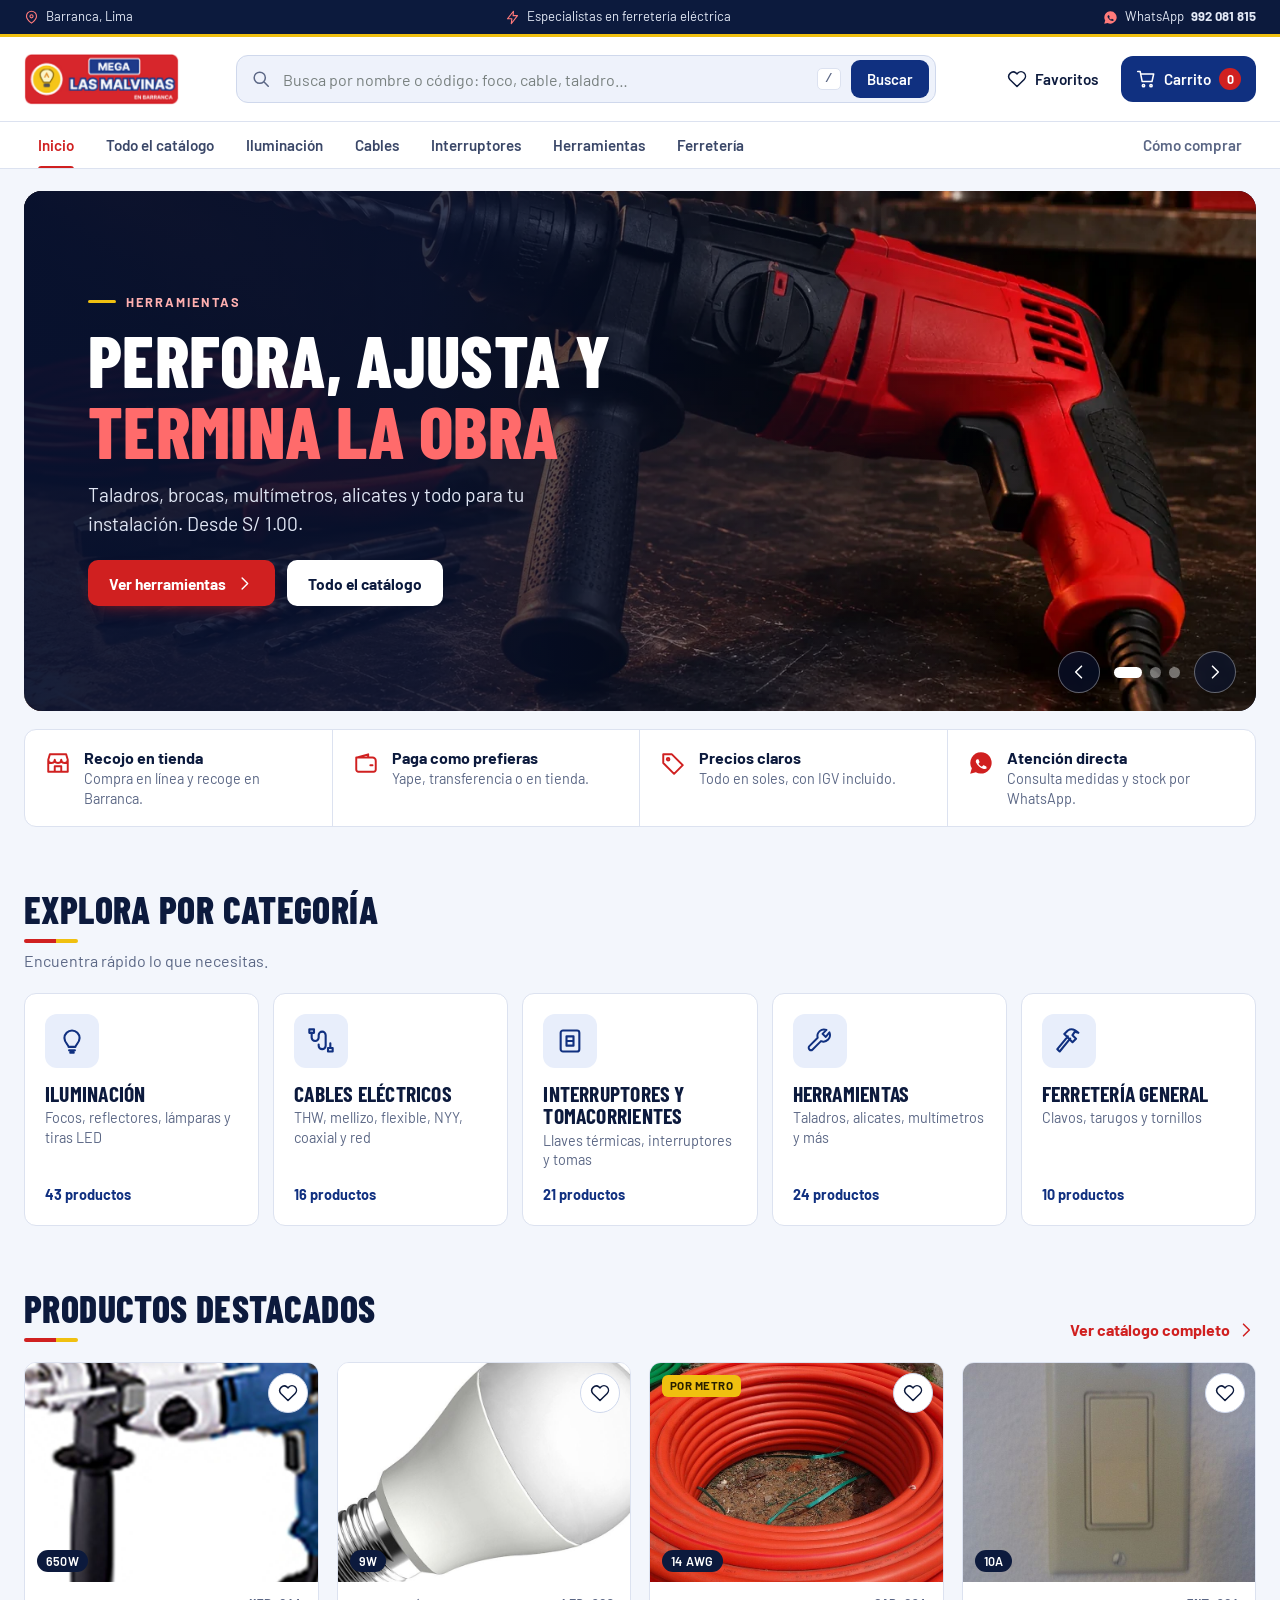
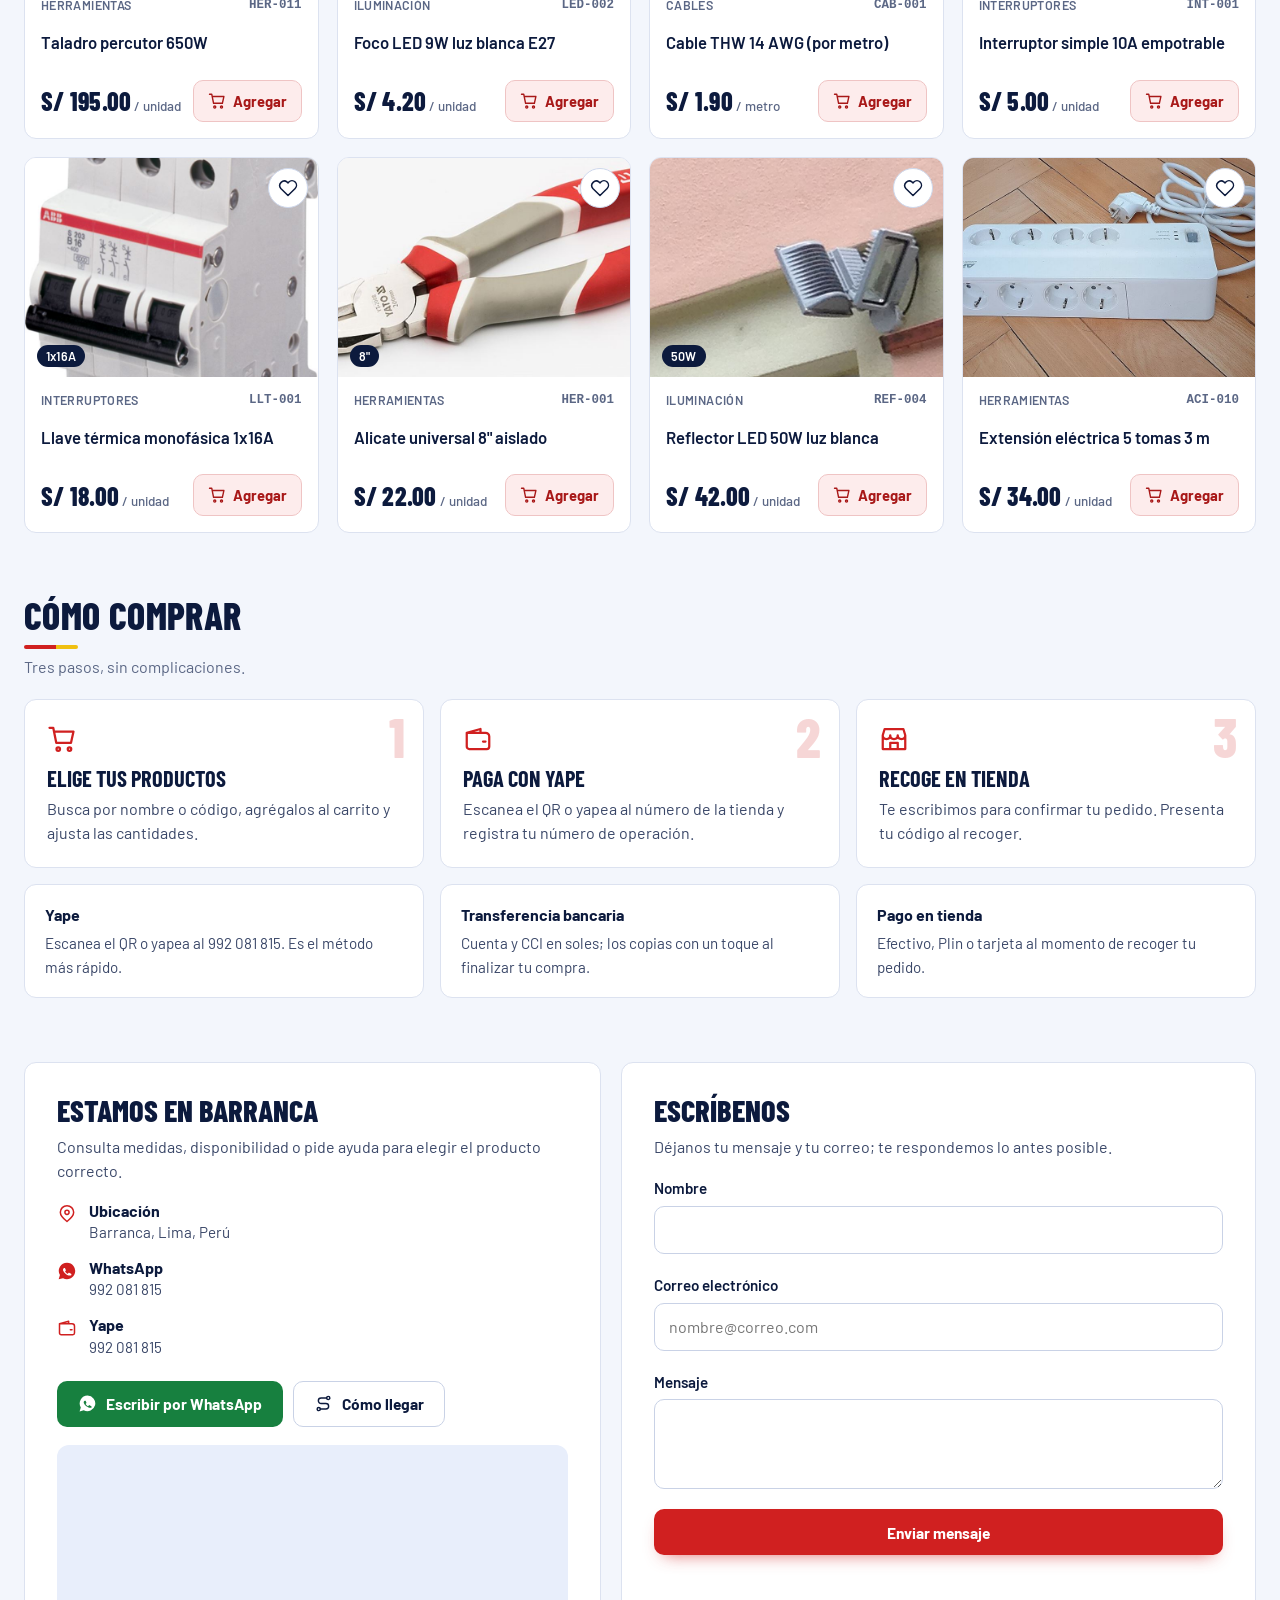
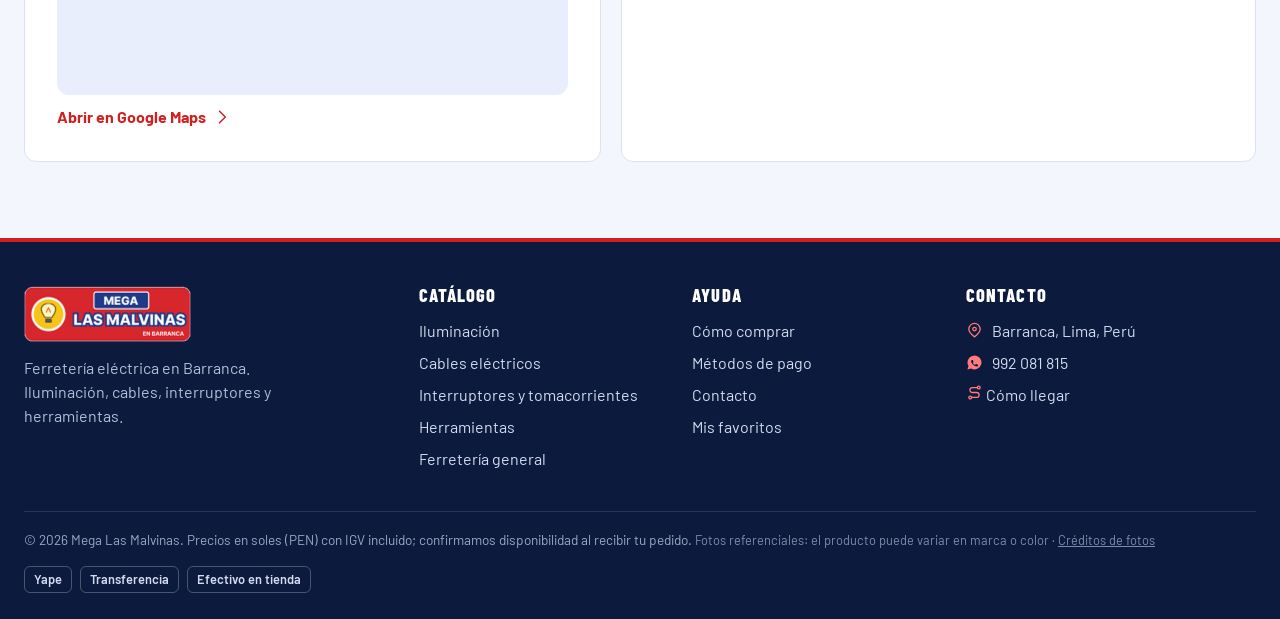
==== index.html @ 2c9a6ac2 "Tienda Mega Las Malvinas: fotos de productos, QR de Yape con monto y pago con Mercado Pago" ====
<!doctype html>
<html lang="es-PE">
<head>
<meta charset="utf-8">
<meta name="viewport" content="width=device-width, initial-scale=1">
<title>Mega Las Malvinas | Ferretería eléctrica en Barranca</title>
<meta name="description" content="Ferretería eléctrica en Barranca: focos y reflectores LED, cables, llaves térmicas, interruptores y herramientas. Compra en línea, paga con Yape y recoge en tienda.">
<meta name="theme-color" content="#d02020">
<link rel="canonical" href="https://2511113009-create.github.io/mega-las-malvinas/">
<meta property="og:type" content="website">
<meta property="og:locale" content="es_PE">
<meta property="og:site_name" content="Mega Las Malvinas">
<meta property="og:title" content="Mega Las Malvinas | Ferretería eléctrica en Barranca">
<meta property="og:description" content="Iluminación, cables, interruptores y herramientas. Compra en línea y recoge en tienda.">
<meta property="og:url" content="https://2511113009-create.github.io/mega-las-malvinas/">
<meta property="og:image" content="https://2511113009-create.github.io/mega-las-malvinas/img/portada-1.webp">
<link rel="icon" href="img/favicon-32.png" sizes="32x32" type="image/png">
<link rel="icon" href="img/icono-256.png" sizes="256x256" type="image/png">
<link rel="apple-touch-icon" href="img/apple-touch-icon.png">
<link rel="manifest" href="manifest.webmanifest">
<link rel="preconnect" href="https://fonts.googleapis.com">
<link rel="preconnect" href="https://fonts.gstatic.com" crossorigin>
<link rel="stylesheet" href="https://fonts.googleapis.com/css2?family=Barlow+Condensed:wght@600;700;800&family=Barlow:wght@400;500;600;700&display=swap">
<link rel="stylesheet" href="css/estilos.css">
<script type="application/ld+json">
{"@context":"https://schema.org","@type":"HardwareStore","name":"Mega Las Malvinas","description":"Ferretería eléctrica en Barranca.","telephone":"+51992081815","priceRange":"S/","paymentAccepted":"Yape, transferencia bancaria, efectivo","currenciesAccepted":"PEN","geo":{"@type":"GeoCoordinates","latitude":-10.7526369,"longitude":-77.7615328},"hasMap":"https://maps.app.goo.gl/6qLEPKYVNLY3N7ny9","logo":"https://2511113009-create.github.io/mega-las-malvinas/img/logo.png","address":{"@type":"PostalAddress","addressLocality":"Barranca","addressRegion":"Lima","addressCountry":"PE"}}
</script>
<script defer src="js/config.js"></script>
<script defer src="js/datos.js"></script>
<script defer src="js/fotos.js"></script>
<script defer src="js/ilustraciones.js"></script>
<script defer src="js/vendor/qrcode.min.js"></script>
<script defer src="js/yape.js"></script>
<script defer src="js/api.js"></script>
<script defer src="js/app.js"></script>
</head>
<body>
<a class="saltar" href="#contenido">Saltar al contenido</a>

<div class="franja">
  <div class="caja franja-in">
    <span><i data-ico="pin"></i> Barranca, Lima</span>
    <span class="solo-pc"><i data-ico="bolt"></i> Especialistas en ferretería eléctrica</span>
    <a href="#contacto" data-wa><i data-ico="whatsapp"></i> WhatsApp <b data-tel></b></a>
  </div>
</div>

<header class="cabecera" id="cabecera">
  <div class="caja cab-in">
    <a class="marca" href="#inicio" aria-label="Mega Las Malvinas, ir al inicio">
      <img class="logo" src="img/logo.png" width="154" height="52" alt="Mega Las Malvinas, en Barranca">
    </a>

    <form class="buscador" id="buscador" role="search" autocomplete="off">
      <label class="sr" for="q">Buscar productos</label>
      <i data-ico="search"></i>
      <input id="q" type="search" placeholder="Busca por nombre o código: foco, cable, taladro…" maxlength="80" role="combobox" aria-expanded="false" aria-controls="sugerencias" aria-autocomplete="list">
      <kbd aria-hidden="true">/</kbd>
      <button class="btn-buscar" type="submit">Buscar</button>
      <ul id="sugerencias" role="listbox" aria-label="Sugerencias" hidden></ul>
    </form>

    <div class="acciones">
      <a class="acc" href="#favoritos" id="accFav" aria-label="Favoritos"><i data-ico="heart"></i><span class="acc-txt">Favoritos</span><b class="burbuja" id="cntFav" hidden>0</b></a>
      <button class="acc acc-carrito" type="button" id="accCarrito" data-accion="carrito" aria-label="Abrir carrito"><i data-ico="cart"></i><span class="acc-txt">Carrito</span><b class="burbuja" id="cntCarrito">0</b></button>
    </div>
  </div>
  <nav class="nav" aria-label="Principal"><div class="caja nav-in" id="nav"></div></nav>
</header>

<main id="contenido" tabindex="-1">
  <noscript><div class="caja aviso-js"><p>Para ver el catálogo y comprar necesitas activar JavaScript. También puedes escribirnos por <a href="https://wa.me/51992081815">WhatsApp</a>.</p></div></noscript>
  <div id="vista"></div>
</main>

<footer class="pie">
  <div class="caja pie-in">
    <div class="pie-marca">
      <a class="marca marca-clara" href="#inicio" aria-label="Mega Las Malvinas"><img class="logo" src="img/logo.png" width="167" height="56" alt=""></a>
      <p>Ferretería eléctrica en Barranca. Iluminación, cables, interruptores y herramientas.</p>
    </div>
    <div>
      <h2>Catálogo</h2>
      <ul id="pieCats"></ul>
    </div>
    <div>
      <h2>Ayuda</h2>
      <ul>
        <li><a href="#como-comprar">Cómo comprar</a></li>
        <li><a href="#metodos-pago">Métodos de pago</a></li>
        <li><a href="#contacto">Contacto</a></li>
        <li><a href="#favoritos">Mis favoritos</a></li>
      </ul>
    </div>
    <div>
      <h2>Contacto</h2>
      <ul class="pie-contacto">
        <li><i data-ico="pin"></i> Barranca, Lima, Perú</li>
        <li><i data-ico="whatsapp"></i> <a href="#" data-wa><span data-tel></span></a></li>
        <li><a href="#" data-mapa><i data-ico="route"></i> Cómo llegar</a></li>
      </ul>
    </div>
  </div>
  <div class="caja pie-base">
    <span>© <span id="anio"></span> Mega Las Malvinas. Precios en soles (PEN) con IGV incluido; confirmamos disponibilidad al recibir tu pedido. <span class="creditos-fotos">Fotos referenciales: el producto puede variar en marca o color · <a href="creditos.html">Créditos de fotos</a></span></span>
    <span class="pie-pagos"><b>Yape</b><b>Transferencia</b><b>Efectivo en tienda</b></span>
  </div>
</footer>

<button class="fab" id="fab" type="button" data-accion="carrito" hidden><i data-ico="cart"></i><span id="fabTxt"></span></button>

<dialog id="dlgProducto" class="modal" aria-labelledby="dlgProductoTit"><div class="modal-in" id="dlgProductoCont"></div></dialog>
<dialog id="dlgCarrito" class="cajon" aria-labelledby="dlgCarritoTit"><div class="cajon-in" id="dlgCarritoCont"></div></dialog>
<dialog id="dlgPago" class="modal modal-ancho" aria-labelledby="dlgPagoTit"><div class="modal-in" id="dlgPagoCont"></div></dialog>

<div id="toast" role="status" aria-live="polite"></div>
<section id="zonaImpresion" aria-hidden="true"></section>
</body>
</html>
---- css/estilos.css ----
/* Mega Las Malvinas · hoja de estilos */
:root{
  --rojo:#d02020; --rojo-2:#a81818; --rojo-claro:#fdecec; --azul:#103080; --azul-2:#0b2260; --azul-claro:#e8eefb;
  --tinta:#0c1a3d; --tinta-2:#3a4768; --tenue:#5b6785;
  --linea:#dce2f0; --fondo:#f3f6fc; --blanco:#fff; --amarillo:#f0c010;
  --verde:#17803f; --verde-claro:#e5f4ea; --ambar:#7d5200; --ambar-claro:#fff2d2; --error:#b3261e;
  --yape:#742284; --yape-claro:#f5ecf7;
  --radio:12px; --sombra:0 1px 2px rgba(10,22,58,.06),0 10px 28px -14px rgba(10,22,58,.28);
  --titulo:'Barlow Condensed','Arial Narrow',system-ui,sans-serif;
  --texto:'Barlow',system-ui,-apple-system,'Segoe UI',Roboto,Arial,sans-serif;
}
*{box-sizing:border-box}
html{scroll-behavior:smooth;scroll-padding-top:150px;-webkit-text-size-adjust:100%}
body{margin:0;background:var(--fondo);color:var(--tinta);font:400 1rem/1.5 var(--texto);-webkit-font-smoothing:antialiased}
body.bloqueado{overflow:hidden}
h1,h2,h3,h4,p,ul,ol,dl,dd,figure{margin:0}
ul,ol{padding:0;list-style:none}
a{color:inherit;text-decoration:none}
img,svg{max-width:100%}
button,input,select,textarea{font:inherit;color:inherit}
button{cursor:pointer;background:none;border:0;padding:0}
button:disabled{cursor:not-allowed;opacity:.55}
[hidden]{display:none!important}
:focus-visible{outline:3px solid #2f6fe0;outline-offset:2px;border-radius:4px}
.sr{position:absolute;width:1px;height:1px;overflow:hidden;clip:rect(0 0 0 0);white-space:nowrap}
.saltar{position:fixed;left:12px;top:-60px;background:#fff;padding:10px 14px;border-radius:8px;z-index:100;font-weight:600}
.saltar:focus{top:10px}
.caja{width:min(100% - 48px,1320px);margin-inline:auto}
html,body{overflow-x:clip}
svg.ico{width:20px;height:20px;flex:none;fill:none;stroke:currentColor;stroke-width:1.8;stroke-linecap:round;stroke-linejoin:round;vertical-align:middle}
svg.ico.lleno{fill:currentColor;stroke:none}
i[data-ico]{display:inline-flex;align-items:center}

/* ---------- Franja y cabecera ---------- */
.franja{background:var(--tinta);color:#e3e9f6;font-size:.82rem}
.franja-in{display:flex;justify-content:space-between;align-items:center;min-height:34px;gap:16px}
.franja span,.franja a{display:inline-flex;align-items:center;gap:7px}
.franja .ico{width:15px;height:15px;color:#ff7a7a}
.franja a:hover{color:#fff;text-decoration:underline}
.cabecera{background:#fff;border-bottom:1px solid var(--linea);position:relative;z-index:30}
.cab-in{display:flex;align-items:center;gap:clamp(16px,3vw,48px);min-height:84px}
.marca{display:flex;align-items:center;gap:11px;flex:none}
.marca img{border-radius:9px;display:block}
.marca span{display:grid;line-height:1}
.marca small{font:700 .78rem/1 var(--texto);letter-spacing:.2em;color:var(--rojo)}
.marca strong{font:800 1.75rem/1 var(--titulo);letter-spacing:.01em;margin-top:3px}
.marca-clara strong{color:#fff}
.buscador{position:relative;flex:1;max-width:700px;margin-inline:auto;display:flex;align-items:center;gap:10px;height:48px;padding:0 6px 0 14px;background:#eef2fb;border:1.5px solid #cfd8ec;border-radius:12px;transition:border-color .15s,box-shadow .15s,background .15s}
.buscador:focus-within{background:#fff;border-color:var(--tinta);box-shadow:0 0 0 4px rgba(16,48,128,.12)}
.buscador .ico{color:var(--tenue)}
.buscador input{flex:1;min-width:0;height:100%;border:0;background:none;outline:0;font-size:1rem}
.buscador input::placeholder{color:#78807f}
.buscador kbd{font:600 .78rem/1 monospace;background:#fff;border:1px solid var(--linea);border-radius:5px;padding:4px 7px;color:var(--tenue)}
.buscador:focus-within kbd{display:none}
.btn-buscar{height:38px;padding:0 16px;border-radius:9px;background:var(--tinta);color:#fff;font-weight:600;font-size:.93rem}
.btn-buscar:hover{background:#000}
#sugerencias{position:absolute;top:calc(100% + 8px);left:0;right:0;background:#fff;border:1px solid var(--linea);border-radius:14px;box-shadow:0 18px 50px -18px rgba(10,22,58,.45);overflow:hidden;z-index:40;max-height:min(70vh,520px);overflow-y:auto}
#sugerencias li{display:flex;align-items:center;gap:12px;padding:9px 14px;cursor:pointer;border-bottom:1px solid #e6ebf6}
#sugerencias li:last-child{border-bottom:0}
#sugerencias li[aria-selected=true],#sugerencias li:hover{background:#edf1fb}
#sugerencias .mini{width:52px;height:40px;border-radius:8px;background:#e9eef9;flex:none;overflow:hidden}
#sugerencias .mini svg{width:100%;height:100%;display:block}
#sugerencias .sug-t{flex:1;min-width:0;line-height:1.25}
#sugerencias .sug-t b{display:block;font-weight:600;white-space:nowrap;overflow:hidden;text-overflow:ellipsis}
#sugerencias .sug-t small{color:var(--tenue)}
#sugerencias .sug-p{font-weight:700;white-space:nowrap}
#sugerencias .sug-todos{justify-content:center;color:var(--rojo);font-weight:700}
#sugerencias .sug-vacio{color:var(--tenue);cursor:default}
mark{background:#ffeaa0;color:inherit;border-radius:3px;padding:0 1px}
.acciones{display:flex;align-items:center;gap:8px;flex:none}
.acc{position:relative;display:inline-flex;align-items:center;gap:8px;height:46px;padding:0 14px;border-radius:12px;font-weight:600;font-size:.95rem;border:1.5px solid transparent}
.acc:hover{background:#eef2fb}
.acc-carrito{background:var(--tinta);color:#fff}
.acc-carrito:hover{background:#000}
.burbuja{min-width:22px;height:22px;padding:0 6px;border-radius:11px;background:var(--rojo);color:#fff;font-size:.78rem;line-height:22px;text-align:center;font-weight:700}
#cntFav{position:absolute;top:2px;left:26px;min-width:19px;height:19px;line-height:19px;font-size:.7rem;padding:0 5px}
.nav{border-top:1px solid var(--linea)}
.nav-in{display:flex;align-items:stretch;gap:4px;min-height:46px;overflow-x:auto;scrollbar-width:none}
.nav-in::-webkit-scrollbar{display:none}
.nav a{display:inline-flex;align-items:center;white-space:nowrap;padding:0 14px;font-weight:600;font-size:.95rem;color:var(--tinta-2);position:relative}
.nav a:hover{color:var(--rojo)}
.nav a[aria-current=page]{color:var(--rojo)}
.nav a[aria-current=page]::after{content:'';position:absolute;left:14px;right:14px;bottom:-1px;height:3px;background:var(--rojo);border-radius:3px 3px 0 0}
.nav .espacio{flex:1}
.nav .nav-ayuda{color:var(--tenue)}

/* ---------- Botones ---------- */
.btn{display:inline-flex;align-items:center;justify-content:center;gap:9px;min-height:46px;padding:0 20px;border-radius:10px;font-weight:700;font-size:.97rem;line-height:1.1;text-align:center;border:1.5px solid transparent;transition:background .15s,border-color .15s,transform .05s}
.btn:active{transform:translateY(1px)}
.btn-rojo{background:var(--rojo);color:#fff}
.btn-rojo:hover{background:var(--rojo-2)}
.btn-osc{background:var(--tinta);color:#fff}
.btn-osc:hover{background:#000}
.btn-sec{background:#fff;border-color:#c9d2e6;color:var(--tinta)}
.btn-sec:hover{border-color:var(--tinta)}
.btn-wa{background:var(--verde);color:#fff}
.btn-wa:hover{background:#0f6932}
.btn-claro{background:#fff;color:var(--tinta)}
.btn-claro:hover{background:#e9eef8}
.btn-peq{min-height:38px;padding:0 14px;font-size:.9rem;border-radius:9px}
.btn-block{width:100%}
.btn .ico{width:19px;height:19px}
.enlace{color:var(--rojo);font-weight:700;display:inline-flex;align-items:center;gap:6px}
.enlace:hover{text-decoration:underline}
.icon-btn{width:40px;height:40px;border-radius:50%;display:inline-grid;place-items:center;background:#fff;border:1px solid #cfd8ec;transition:background .15s,border-color .15s}
.icon-btn:hover{border-color:var(--tinta)}
.icon-btn[aria-pressed=true]{color:var(--rojo);border-color:#ebb9b9;background:var(--rojo-claro)}
.icon-btn[aria-pressed=true] .ico{fill:currentColor}

/* ---------- Portada ---------- */
.portada{position:relative;margin-top:22px;border-radius:18px;overflow:hidden;background:#0a1636;color:#fff;min-height:clamp(380px,42vw,520px);isolation:isolate}
.slide{position:absolute;inset:0;opacity:0;visibility:hidden;transition:opacity .8s ease,visibility .8s}
.slide.activo{opacity:1;visibility:visible}
.slide img{position:absolute;inset:0;width:100%;height:100%;object-fit:cover;z-index:-2;transform:scale(1.06);transition:transform 8s ease-out}
.slide.activo img{transform:scale(1)}
.slide::before{content:'';position:absolute;inset:0;z-index:-1;background:linear-gradient(90deg,rgba(8,18,48,.94) 0%,rgba(8,18,48,.86) 32%,rgba(8,18,48,.35) 62%,rgba(8,18,48,0) 82%)}
.slide-txt{height:100%;display:flex;flex-direction:column;justify-content:center;align-items:flex-start;gap:16px;padding:clamp(28px,5vw,72px);max-width:min(100%,680px)}
.kicker{display:inline-flex;align-items:center;gap:10px;font:700 .8rem/1 var(--texto);letter-spacing:.16em;text-transform:uppercase;color:#ffb0b0}
.kicker::before{content:'';width:28px;height:3px;background:var(--rojo);border-radius:2px}
.slide-tit{font:800 clamp(2.5rem,5.6vw,4.7rem)/.98 var(--titulo);letter-spacing:.005em;text-transform:uppercase}
.slide-tit em{font-style:normal;color:#ff6b6b}
.slide-sub{font-size:clamp(1rem,1.5vw,1.2rem);color:#e1e7f5;max-width:46ch}
.slide-acc{display:flex;flex-wrap:wrap;gap:12px;margin-top:6px}
.slide-ctl{position:absolute;right:20px;bottom:18px;display:flex;align-items:center;gap:10px;z-index:3}
.slide-ctl button.flecha{width:42px;height:42px;border-radius:50%;background:rgba(10,22,58,.55);border:1px solid rgba(255,255,255,.35);color:#fff;display:grid;place-items:center;backdrop-filter:blur(4px)}
.slide-ctl button.flecha:hover{background:rgba(10,22,58,.85)}
.puntos{display:flex;gap:8px;padding:0 4px}
.puntos button{width:11px;height:11px;border-radius:50%;background:rgba(255,255,255,.4);padding:0}
.puntos button[aria-current=true]{background:#fff;width:28px;border-radius:6px}

/* ---------- Confianza ---------- */
.confianza{display:grid;grid-template-columns:repeat(4,1fr);gap:0;margin-top:18px;background:#fff;border:1px solid var(--linea);border-radius:var(--radio)}
.confianza>div{display:flex;gap:13px;align-items:flex-start;padding:18px 20px;border-right:1px solid var(--linea)}
.confianza>div:last-child{border-right:0}
.confianza .ico{width:26px;height:26px;color:var(--rojo);margin-top:2px}
.confianza b{display:block;font-weight:700;line-height:1.2}
.confianza span{display:block;color:var(--tenue);font-size:.9rem;line-height:1.35;margin-top:2px}

/* ---------- Secciones ---------- */
.seccion{margin-top:clamp(40px,5vw,64px)}
.sec-cab{display:flex;align-items:end;justify-content:space-between;gap:16px;margin-bottom:20px}
.titulo{font:800 clamp(1.7rem,3vw,2.35rem)/1 var(--titulo);text-transform:uppercase;letter-spacing:.01em}
.sec-cab p{color:var(--tenue);margin-top:6px}
.cat-grid{display:grid;grid-template-columns:repeat(5,minmax(0,1fr));gap:14px}
.cat-card{display:flex;flex-direction:column;gap:14px;padding:20px;background:#fff;border:1px solid var(--linea);border-radius:var(--radio);transition:border-color .15s,box-shadow .15s,transform .15s}
.cat-card:hover{border-color:var(--tinta);box-shadow:var(--sombra);transform:translateY(-2px)}
.cat-ico{width:54px;height:54px;border-radius:12px;background:var(--rojo-claro);color:var(--rojo);display:grid;place-items:center}
.cat-ico .ico{width:28px;height:28px}
.cat-card strong{display:block;font:700 1.35rem/1.05 var(--titulo);text-transform:uppercase;letter-spacing:.01em}
.cat-card small{display:block;color:var(--tenue);font-size:.9rem;margin-top:4px;line-height:1.35}
.cat-card .cuenta{margin-top:auto;font-weight:700;font-size:.9rem;color:var(--rojo)}

/* ---------- Productos ---------- */
.rejilla{display:grid;grid-template-columns:repeat(4,minmax(0,1fr));gap:18px}
.tarjeta{position:relative;display:flex;flex-direction:column;background:#fff;border:1px solid var(--linea);border-radius:var(--radio);overflow:hidden;transition:border-color .15s,box-shadow .2s,transform .2s}
.tarjeta:hover{border-color:#b4bfd8;box-shadow:var(--sombra);transform:translateY(-2px)}
.foto{position:relative;display:block;width:100%;aspect-ratio:4/3;background:radial-gradient(circle at 50% 38%,#fff 0,#e9eef9 100%);overflow:hidden}
.foto svg,.foto img{width:100%;height:100%;display:block;object-fit:contain}
.foto .foto-real{position:absolute;inset:0}
.tarjeta .fav{position:absolute;top:10px;right:10px;z-index:2}
.etq{position:absolute;top:12px;left:12px;z-index:2;background:var(--amarillo);color:#2a2000;font:700 .72rem/1 var(--texto);letter-spacing:.04em;text-transform:uppercase;padding:5px 8px;border-radius:6px}
.dato{position:absolute;left:12px;bottom:10px;z-index:2;background:var(--tinta);color:#fff;font:600 .78rem/1 var(--texto);padding:5px 9px;border-radius:999px;letter-spacing:.02em}
.tarj-info{display:flex;flex-direction:column;gap:6px;padding:14px 16px 16px;flex:1}
.meta{display:flex;justify-content:space-between;gap:8px;font-size:.78rem;color:var(--tenue);letter-spacing:.03em;text-transform:uppercase;font-weight:600}
.meta .cod{font-family:ui-monospace,Consolas,monospace;text-transform:none;letter-spacing:0}
.nombre{text-align:left;font-weight:600;font-size:1.04rem;line-height:1.28;display:-webkit-box;-webkit-line-clamp:2;-webkit-box-orient:vertical;overflow:hidden;min-height:2.56em}
.nombre:hover{text-decoration:underline}
.tarj-pie{margin-top:auto;padding-top:10px;display:flex;align-items:center;justify-content:space-between;gap:10px;flex-wrap:wrap}
.precio{font:800 1.6rem/1 var(--titulo);letter-spacing:.01em}
.precio small{font:500 .84rem/1 var(--texto);color:var(--tenue);margin-left:3px;letter-spacing:0}
.btn-add{display:inline-flex;align-items:center;gap:7px;height:42px;padding:0 14px;border-radius:10px;background:var(--rojo-claro);color:var(--rojo-2);font-weight:700;font-size:.92rem;border:1.5px solid #efc4c4}
.btn-add:hover{background:#f9d6d6}
.btn-add .ico{width:18px;height:18px}
.stepper{display:inline-flex;align-items:center;height:42px;border:1.5px solid var(--rojo);border-radius:10px;background:#fff;overflow:hidden}
.stepper button{width:38px;height:100%;display:grid;place-items:center;color:var(--rojo)}
.stepper button:hover{background:var(--rojo-claro)}
.stepper .cant{min-width:42px;text-align:center;font-weight:700;font-variant-numeric:tabular-nums;padding:0 2px}
.stepper input{width:58px;height:100%;border:0;text-align:center;font-weight:700;font-variant-numeric:tabular-nums;background:none;outline:0}
.stepper input:focus{background:#fff7f7}
.stepper .ico{width:17px;height:17px}

/* ---------- Catálogo ---------- */
.migas{font-size:.9rem;color:var(--tenue);margin:26px 0 8px}
.migas a:hover{text-decoration:underline;color:var(--tinta)}
.cat-cab{display:flex;align-items:end;justify-content:space-between;gap:16px;flex-wrap:wrap;margin-bottom:18px}
.cat-cab h1{font:800 clamp(2rem,4vw,3rem)/1 var(--titulo);text-transform:uppercase}
.cat-cab p{color:var(--tenue)}
.cat-layout{display:grid;grid-template-columns:268px minmax(0,1fr);gap:28px;align-items:start}
.filtros{background:#fff;border:1px solid var(--linea);border-radius:var(--radio);padding:6px 20px 20px;position:sticky;top:150px}
.filtros-cab{display:none}
.fgrupo{padding:16px 0;border-bottom:1px solid var(--linea)}
.fgrupo:last-of-type{border-bottom:0}
.fgrupo h3{font:700 .8rem/1 var(--texto);text-transform:uppercase;letter-spacing:.1em;color:var(--tenue);margin-bottom:10px}
.flista a{display:flex;justify-content:space-between;gap:8px;padding:7px 10px;margin-inline:-10px;border-radius:8px;font-size:.96rem}
.flista a:hover{background:#eef2fb}
.flista a[aria-current=true]{background:var(--rojo-claro);color:var(--rojo-2);font-weight:700}
.flista small{color:var(--tenue);font-weight:500}
.fprecio{display:grid;grid-template-columns:1fr 1fr;gap:8px}
.fprecio label{display:grid;gap:4px;font-size:.82rem;color:var(--tenue)}
.fprecio input{height:42px;border:1.5px solid #cdd5e8;border-radius:9px;padding:0 10px;width:100%;font-size:.95rem}
.fprecio input:focus{border-color:var(--tinta);outline:0}
.chips{display:flex;flex-wrap:wrap;gap:8px}
.chip-f{padding:7px 12px;border-radius:999px;border:1.5px solid #cdd5e8;background:#fff;font-size:.88rem;font-weight:600}
.chip-f:hover{border-color:var(--tinta)}
.chip-f[aria-pressed=true]{background:var(--tinta);color:#fff;border-color:var(--tinta)}
.res-cab{display:flex;align-items:center;justify-content:space-between;gap:12px;flex-wrap:wrap;margin-bottom:14px}
.res-cab .num{font-weight:600}
.res-ctl{display:flex;align-items:center;gap:10px}
.res-ctl label{display:flex;align-items:center;gap:8px;font-size:.92rem;color:var(--tenue)}
select,.sel{height:42px;border:1.5px solid #cdd5e8;border-radius:9px;background:#fff;padding:0 34px 0 12px;appearance:none;background-image:url("data:image/svg+xml,%3Csvg xmlns='http://www.w3.org/2000/svg' width='12' height='8'%3E%3Cpath d='m1 1 5 5 5-5' fill='none' stroke='%23454d51' stroke-width='1.7'/%3E%3C/svg%3E");background-repeat:no-repeat;background-position:right 12px center;font-size:.95rem;font-weight:500}
.btn-filtros{display:none}
.activos{display:flex;flex-wrap:wrap;gap:8px;margin-bottom:14px}
.activos button{display:inline-flex;align-items:center;gap:6px;padding:6px 8px 6px 12px;border-radius:999px;background:#fff;border:1.5px solid #cdd5e8;font-size:.88rem;font-weight:600}
.activos button:hover{border-color:var(--rojo);color:var(--rojo)}
.activos .ico{width:15px;height:15px}
.activos .limpiar{border-color:transparent;background:none;color:var(--rojo);padding-inline:6px;text-decoration:underline}
.vacio{padding:56px 24px;text-align:center;background:#fff;border:1.5px dashed #c9d2e6;border-radius:var(--radio)}
.vacio .ico{width:40px;height:40px;color:var(--tenue)}
.vacio h2{font:800 1.7rem/1.1 var(--titulo);text-transform:uppercase;margin:12px 0 6px}
.vacio p{color:var(--tenue);margin-bottom:18px}
.centro{display:flex;justify-content:center;margin-top:26px}
.centinela{height:1px}

/* ---------- Cómo comprar y contacto ---------- */
.pasos{display:grid;grid-template-columns:repeat(3,1fr);gap:16px;counter-reset:paso}
.paso{position:relative;background:#fff;border:1px solid var(--linea);border-radius:var(--radio);padding:24px 22px 22px}
.paso::before{counter-increment:paso;content:counter(paso);font:800 3.4rem/1 var(--titulo);color:var(--rojo);opacity:.18;position:absolute;right:18px;top:10px}
.paso .ico{width:30px;height:30px;color:var(--rojo)}
.paso h3{font:700 1.4rem/1.1 var(--titulo);text-transform:uppercase;margin:12px 0 6px}
.paso p{color:var(--tinta-2)}
.pagos-lista{display:grid;grid-template-columns:repeat(3,1fr);gap:16px;margin-top:16px}
.pago-card{background:#fff;border:1px solid var(--linea);border-radius:var(--radio);padding:18px 20px}
.pago-card b{display:block;font-weight:700;margin-bottom:4px}
.pago-card span{color:var(--tinta-2);font-size:.95rem}
.contacto{display:grid;grid-template-columns:1fr 1.1fr;gap:20px}
.panel{background:#fff;border:1px solid var(--linea);border-radius:var(--radio);padding:clamp(20px,3vw,32px)}
.panel h2{font:800 1.9rem/1 var(--titulo);text-transform:uppercase;margin-bottom:10px}
.panel>p{color:var(--tinta-2);margin-bottom:18px}
.datos-lista{display:grid;gap:14px;margin-bottom:22px}
.datos-lista li{display:flex;gap:12px;align-items:flex-start}
.datos-lista .ico{color:var(--rojo);margin-top:3px}
.datos-lista b{display:block;font-weight:700;line-height:1.2}
.datos-lista span{color:var(--tinta-2);font-size:.95rem}
.fila-btn{display:flex;gap:10px;flex-wrap:wrap}

/* ---------- Formularios ---------- */
.campo{display:grid;gap:6px;margin-bottom:14px;font-size:.95rem}
.campo>label,.campo>.etiqueta{font-weight:600}
.campo .op{font-weight:400;color:var(--tenue)}
.campo input[type=text],.campo input[type=email],.campo input[type=tel],.campo input[type=number],.campo textarea,.campo select{width:100%;min-height:48px;border:1.5px solid #c9d2e6;border-radius:10px;padding:0 14px;background:#fff;font-size:1rem}
.campo textarea{padding:12px 14px;min-height:90px;resize:vertical;line-height:1.4}
.campo input:focus,.campo textarea:focus,.campo select:focus{outline:0;border-color:var(--tinta);box-shadow:0 0 0 4px rgba(16,48,128,.12)}
.campo [aria-invalid=true]{border-color:var(--error)}
.campo .error{color:var(--error);font-size:.86rem;font-weight:600;min-height:0}
.campo .ayuda{color:var(--tenue);font-size:.84rem}
.dos{display:grid;grid-template-columns:1fr 1fr;gap:0 14px}
.check{display:flex;gap:10px;align-items:flex-start;font-size:.92rem;color:var(--tinta-2);margin:4px 0 14px;line-height:1.35}
.check input{width:20px;height:20px;margin-top:1px;accent-color:var(--rojo);flex:none}
.msj{padding:12px 14px;border-radius:10px;font-size:.95rem;margin-top:12px;line-height:1.4}
.msj.ok{background:var(--verde-claro);color:#0d4a25}
.msj.mal{background:var(--ambar-claro);color:var(--ambar)}
.msj a{text-decoration:underline;font-weight:700}
.trampa{position:absolute;left:-9999px;width:1px;height:1px;overflow:hidden}

/* ---------- Diálogos ---------- */
dialog{color:var(--tinta);border:0;padding:0;background:#fff}
dialog::backdrop{background:rgba(10,22,58,.58);backdrop-filter:blur(2px)}
dialog.modal{width:min(94vw,900px);max-height:92dvh;border-radius:18px;box-shadow:0 30px 90px -20px rgba(0,0,0,.55);overflow:hidden;margin:auto}
dialog.modal-ancho{width:min(96vw,1040px)}
dialog.modal[open]{animation:aparece .22s ease}
.modal-in{position:relative;max-height:92dvh;overflow:auto;padding:clamp(18px,3vw,32px)}
.cerrar{position:absolute;top:14px;right:14px;z-index:3}
@keyframes aparece{from{opacity:0;transform:translateY(14px) scale(.985)}to{opacity:1;transform:none}}
.prod-det{display:grid;grid-template-columns:1fr 1fr;gap:clamp(18px,3vw,36px)}
.prod-det .foto{border-radius:14px;aspect-ratio:1/1;border:1px solid var(--linea)}
.prod-det .dato{font-size:.9rem;padding:7px 12px;left:14px;bottom:14px}
.prod-info-g .kicker{color:var(--rojo);font-size:.76rem}
.prod-info-g .kicker::before{background:var(--rojo)}
.prod-info-g h2{font:800 clamp(1.8rem,3.3vw,2.5rem)/1.02 var(--titulo);text-transform:uppercase;margin:10px 44px 12px 0}
.prod-info-g .desc{color:var(--tinta-2);margin-bottom:16px}
.prod-precio{display:flex;align-items:baseline;gap:8px;margin-bottom:4px}
.prod-precio .precio{font-size:2.5rem}
.nota{font-size:.84rem;color:var(--tenue)}
.specs{margin:18px 0;border-top:1px solid var(--linea)}
.specs div{display:flex;justify-content:space-between;gap:14px;padding:9px 0;border-bottom:1px solid var(--linea);font-size:.95rem}
.specs dt{color:var(--tenue)}
.specs dd{font-weight:600;text-align:right}
.prod-acc{display:flex;gap:10px;flex-wrap:wrap;align-items:center;margin-top:14px}
.prod-acc .btn-rojo{flex:1;min-width:190px}
.relacionados{margin-top:28px;padding-top:22px;border-top:1px solid var(--linea)}
.relacionados h3{font:800 1.4rem/1 var(--titulo);text-transform:uppercase;margin-bottom:14px}
.rel-lista{display:grid;grid-template-columns:repeat(4,1fr);gap:12px}
.rel{display:block;text-align:left;border:1px solid var(--linea);border-radius:10px;overflow:hidden;background:#fff}
.rel:hover{border-color:var(--tinta)}
.rel .foto{border-radius:0}
.rel span{display:block;padding:8px 10px 10px;font-size:.86rem;line-height:1.25}
.rel b{display:block;margin-top:3px;font-size:.95rem}

dialog.cajon{margin:0 0 0 auto;width:min(460px,100vw);height:100dvh;max-height:100dvh;border-radius:0}
dialog.cajon[open]{animation:entra .26s cubic-bezier(.2,.8,.2,1)}
@keyframes entra{from{transform:translateX(100%)}to{transform:none}}
.cajon-in{display:flex;flex-direction:column;height:100dvh}
.cj-cab{display:flex;align-items:center;justify-content:space-between;padding:18px 22px;border-bottom:1px solid var(--linea)}
.cj-cab h2{font:800 1.8rem/1 var(--titulo);text-transform:uppercase}
.cj-cab small{color:var(--tenue);font:500 .95rem var(--texto);text-transform:none;margin-left:6px}
.cj-cuerpo{flex:1;overflow:auto;padding:6px 22px}
.linea{display:grid;grid-template-columns:72px 1fr;gap:14px;padding:16px 0;border-bottom:1px solid var(--linea)}
.linea .foto{border-radius:10px;aspect-ratio:1/1;cursor:pointer}
.linea h3{font-weight:600;font-size:1rem;line-height:1.25}
.linea .cod{font-size:.8rem;color:var(--tenue)}
.linea-pie{grid-column:1 / -1;display:flex;align-items:center;justify-content:space-between;gap:10px;flex-wrap:wrap}
.linea-pie b{font:800 1.3rem/1 var(--titulo)}
.quitar{display:inline-flex;align-items:center;gap:5px;color:var(--tenue);font-size:.85rem;text-decoration:underline}
.quitar:hover{color:var(--rojo)}
.quitar .ico{width:15px;height:15px}
.cj-pie{padding:16px 22px 20px;border-top:1px solid var(--linea);background:#f8faff}
.tot-linea{display:flex;justify-content:space-between;font-size:.92rem;color:var(--tinta-2);padding:2px 0}
.tot-final{display:flex;justify-content:space-between;align-items:baseline;margin:8px 0 14px;font-weight:700}
.tot-final b{font:800 2rem/1 var(--titulo)}
.cj-pie .btn-block+.btn-block{margin-top:8px}
.cj-sec{display:flex;justify-content:space-between;margin-top:10px;font-size:.88rem}
.cj-sec button{color:var(--tenue);text-decoration:underline}
.cj-sec button:hover{color:var(--rojo)}
.cj-vacio{display:grid;justify-items:center;text-align:center;gap:10px;padding:48px 10px}
.cj-vacio .ico{width:46px;height:46px;color:var(--tenue)}
.cj-vacio h3{font:800 1.6rem/1 var(--titulo);text-transform:uppercase}
.cj-vacio p{color:var(--tenue)}
.cj-vacio .chips{justify-content:center;margin-top:8px}

/* ---------- Compra ---------- */
.pasos-compra{display:flex;gap:8px;margin:0 44px 22px 0;counter-reset:pc}
.pasos-compra li{flex:1;display:flex;align-items:center;gap:9px;font-weight:600;font-size:.92rem;color:var(--tenue);padding-bottom:10px;border-bottom:3px solid var(--linea)}
.pasos-compra li::before{counter-increment:pc;content:counter(pc);width:26px;height:26px;border-radius:50%;display:grid;place-items:center;background:#e1e7f4;font-size:.85rem;font-weight:700;flex:none}
.pasos-compra li.hecho{border-color:var(--rojo);color:var(--tinta)}
.pasos-compra li.hecho::before{background:var(--rojo);color:#fff}
.pasos-compra li[aria-current=step]{color:var(--tinta);border-color:var(--tinta)}
.pasos-compra li[aria-current=step]::before{background:var(--tinta);color:#fff}
.compra-grid{display:grid;grid-template-columns:minmax(0,1fr) 340px;gap:clamp(18px,3vw,32px);align-items:start}
.compra h2{font:800 1.9rem/1 var(--titulo);text-transform:uppercase;margin-bottom:6px}
.compra .sub{color:var(--tenue);margin-bottom:18px}
.resumen{background:#f8faff;border:1px solid var(--linea);border-radius:14px;padding:18px;position:sticky;top:0}
.resumen h3{font:800 1.25rem/1 var(--titulo);text-transform:uppercase;margin-bottom:12px}
.res-items{display:grid;gap:10px;max-height:230px;overflow:auto;margin-bottom:12px;padding-right:4px}
.res-item{display:flex;justify-content:space-between;gap:10px;font-size:.9rem;line-height:1.3}
.res-item span{color:var(--tinta-2)}
.res-item b{white-space:nowrap}
.metodos{display:grid;gap:10px;margin-bottom:18px}
.metodo{display:flex;gap:12px;align-items:center;padding:14px 16px;border:1.5px solid #cdd5e8;border-radius:12px;background:#fff;cursor:pointer;transition:border-color .15s,background .15s}
.metodo:hover{border-color:var(--tinta)}
.metodo:has(input:checked){border-color:var(--rojo);background:var(--rojo-claro)}
.metodo input{accent-color:var(--rojo);width:20px;height:20px;flex:none}
.metodo .m-ico{width:42px;height:42px;border-radius:10px;display:grid;place-items:center;background:#e9eef9;flex:none;color:var(--tinta)}
.metodo .m-ico.yape{background:var(--yape);color:#fff;font:800 .95rem var(--texto)}
.metodo b{display:block;line-height:1.2}
.metodo small{color:var(--tenue);font-size:.84rem;line-height:1.3;display:block}
.metodo .rec{margin-left:auto;background:var(--yape);color:#fff;font-size:.7rem;font-weight:700;padding:4px 8px;border-radius:6px;text-transform:uppercase;letter-spacing:.04em;white-space:nowrap}
.panel-pago{border:1.5px solid var(--linea);border-radius:14px;padding:18px;margin-bottom:16px;background:#fff}
.panel-pago.yape{border-color:#d9bfe0;background:linear-gradient(#fff,var(--yape-claro))}
.pp-monto{display:flex;justify-content:space-between;align-items:baseline;gap:10px;padding-bottom:14px;margin-bottom:14px;border-bottom:1px dashed #c9d2e6}
.pp-monto span{font-weight:600}
.pp-monto b{font:800 2.4rem/1 var(--titulo);color:var(--yape)}
.panel-pago:not(.yape) .pp-monto b{color:var(--tinta)}
.yape-cols{display:grid;grid-template-columns:200px 1fr;gap:18px;align-items:center}
.qr{background:#fff;border-radius:14px;padding:10px;border:1px solid #e4d3e8;text-align:center}
.qr img{width:100%;height:auto;display:block;border-radius:6px}
.qr a{display:inline-block;margin-top:6px;font-size:.82rem;text-decoration:underline;color:var(--yape);font-weight:600}
.titular{font-weight:700;line-height:1.2}
.titular small{display:block;font-weight:500;color:var(--tenue);font-size:.84rem;margin-bottom:2px}
.copiable{display:flex;align-items:center;justify-content:space-between;gap:10px;padding:10px 12px;margin-top:10px;background:#fff;border:1.5px solid #cfd8ec;border-radius:10px}
.copiable small{display:block;color:var(--tenue);font-size:.78rem;line-height:1.1;margin-bottom:2px}
.copiable b{font:700 1.15rem/1.1 ui-monospace,Consolas,monospace;letter-spacing:.04em;overflow-wrap:anywhere}
.copiable button{flex:none}
.instr{margin:14px 0 0;padding-left:20px;list-style:decimal;color:var(--tinta-2);font-size:.92rem;display:grid;gap:4px}
.instr li::marker{font-weight:700;color:var(--yape)}
.aviso-pago{display:flex;gap:10px;font-size:.9rem;color:var(--tinta-2);line-height:1.4}
.aviso-pago .ico{color:var(--tenue);margin-top:2px}
.compra-pie{display:flex;gap:10px;justify-content:space-between;flex-wrap:wrap;margin-top:8px}
.compra-pie .btn-rojo,.compra-pie .btn-osc{flex:1;min-width:200px}
.girar{width:18px;height:18px;border-radius:50%;border:3px solid rgba(255,255,255,.4);border-top-color:#fff;animation:gira .7s linear infinite}
@keyframes gira{to{transform:rotate(360deg)}}
.exito{text-align:center;padding:6px 0 4px}
.exito .circ{width:68px;height:68px;border-radius:50%;background:var(--verde-claro);color:var(--verde);display:grid;place-items:center;margin:0 auto 12px}
.exito .circ.ambar{background:var(--ambar-claro);color:var(--ambar)}
.exito .circ .ico{width:34px;height:34px;stroke-width:2.4}
.exito h2{margin-bottom:6px}
.codigo{display:inline-flex;align-items:center;gap:10px;margin:8px 0 12px;padding:8px 8px 8px 16px;border-radius:12px;background:#e9eef9;border:1.5px dashed #b4bfd8;font:700 1.4rem/1 ui-monospace,Consolas,monospace;letter-spacing:.05em}
.exito .msj{text-align:left;max-width:640px;margin-inline:auto}
.exito-grid{display:grid;grid-template-columns:minmax(0,1fr) 340px;gap:clamp(18px,3vw,32px);margin-top:20px;text-align:left;align-items:start}
.exito-acc{display:grid;gap:10px}
.cuando{margin-top:14px;padding:14px 16px;background:#f8faff;border:1px solid var(--linea);border-radius:12px;font-size:.93rem;color:var(--tinta-2)}
.cuando b{color:var(--tinta)}

/* ---------- Pie ---------- */
.pie{background:var(--tinta);color:#d3dbee;margin-top:clamp(48px,6vw,80px)}
.pie-in{display:grid;grid-template-columns:1.5fr 1fr 1fr 1.2fr;gap:32px;padding:44px 0 32px}
.pie h2{font:800 1.15rem/1 var(--titulo);text-transform:uppercase;letter-spacing:.06em;color:#fff;margin-bottom:14px}
.pie li{margin-bottom:8px}
.pie a:hover{color:#fff;text-decoration:underline}
.pie-marca p{margin-top:14px;max-width:34ch;color:#b4bfd8}
.pie-contacto li{display:flex;gap:9px;align-items:center}
.pie-contacto .ico{width:17px;height:17px;color:#ff7a7a}
.pie-base{display:flex;justify-content:space-between;gap:16px;flex-wrap:wrap;padding:18px 0 26px;border-top:1px solid rgba(255,255,255,.12);font-size:.85rem;color:#9ba7c4}
.pie-pagos{display:flex;gap:8px;flex-wrap:wrap}
.pie-pagos b{font-weight:600;border:1px solid rgba(255,255,255,.25);border-radius:6px;padding:3px 9px;color:#d3dbee;font-size:.8rem}

.fab{position:fixed;right:16px;bottom:16px;z-index:25;display:none;align-items:center;gap:10px;height:54px;padding:0 20px;border-radius:999px;background:var(--tinta);color:#fff;font-weight:700;box-shadow:0 12px 30px -8px rgba(0,0,0,.5)}
.fab .ico{width:22px;height:22px}
#toast{position:fixed;left:50%;bottom:24px;transform:translate(-50%,20px);background:var(--tinta);color:#fff;padding:12px 18px;border-radius:12px;font-size:.95rem;z-index:200;opacity:0;pointer-events:none;transition:opacity .2s,transform .2s;max-width:min(92vw,460px);text-align:center;box-shadow:0 14px 40px -10px rgba(0,0,0,.5)}
#toast.visible{opacity:1;transform:translate(-50%,0)}
.aviso-js{padding:24px 0}
#zonaImpresion{display:none}

/* ---------- Adaptación ---------- */
@media (max-width:1180px){
  .cat-grid{grid-template-columns:repeat(3,minmax(0,1fr))}
  .rejilla{grid-template-columns:repeat(3,minmax(0,1fr))}
  .pie-in{grid-template-columns:1fr 1fr}
}
@media (max-width:960px){
  .caja{width:calc(100% - 32px)}
  .cab-in{flex-wrap:wrap;gap:10px 12px;min-height:0;padding:12px 0}
  .marca{order:1}
  .acciones{order:2;margin-left:auto}
  .buscador{order:3;flex:0 0 100%;max-width:none;min-width:0;height:46px}
  .buscador kbd{display:none}
  .buscador input{width:100%}
  .acc-txt{display:none}
  .acc{padding:0 12px}
  .acc-carrito{padding-right:10px}
  .solo-pc{display:none}
  .franja-in{justify-content:space-between}
  .confianza{grid-template-columns:repeat(2,minmax(0,1fr))}
  .confianza>div:nth-child(2){border-right:0}
  .confianza>div:nth-child(-n+2){border-bottom:1px solid var(--linea)}
  .cat-layout{grid-template-columns:1fr}
  .btn-filtros{display:inline-flex}
  .filtros{position:fixed;left:0;right:0;bottom:0;top:auto;z-index:60;max-height:86dvh;overflow:auto;border-radius:20px 20px 0 0;padding:0 20px 24px;transform:translateY(105%);transition:transform .28s cubic-bezier(.2,.8,.2,1);box-shadow:0 -20px 60px -20px rgba(0,0,0,.5)}
  .filtros.abierto{transform:none}
  .filtros-cab{display:flex;align-items:center;justify-content:space-between;position:sticky;top:0;background:#fff;padding:16px 0 8px;z-index:2}
  .filtros-cab h2{font:800 1.5rem/1 var(--titulo);text-transform:uppercase}
  .velo{position:fixed;inset:0;background:rgba(10,22,58,.55);z-index:55;opacity:0;pointer-events:none;transition:opacity .25s}
  .velo.abierto{opacity:1;pointer-events:auto}
  .fab.on{display:inline-flex}
  .contacto{grid-template-columns:1fr}
  .compra-grid,.exito-grid{grid-template-columns:1fr}
  .resumen{position:static}
  .prod-det{grid-template-columns:1fr}
  .prod-det .foto{aspect-ratio:4/3}
  .rel-lista{grid-template-columns:repeat(2,minmax(0,1fr))}
}
@media (min-width:961px){.velo{display:none}}
@media (max-width:700px){
  .slide::before{background:linear-gradient(0deg,rgba(8,18,48,.95) 0%,rgba(8,18,48,.82) 45%,rgba(8,18,48,.2) 100%)}
  .slide-txt{justify-content:flex-end;padding:24px 22px 76px;gap:12px}
  .slide-ctl{right:14px;bottom:14px;left:14px;justify-content:space-between}
  .slide-ctl .flecha{width:38px;height:38px}
  .portada{min-height:500px;border-radius:14px}
  .slide-tit{font-size:clamp(2rem,10vw,2.5rem)}
  .slide-sub{font-size:.95rem}
  .franja .solo-pc{display:none}
  .tarj-info .meta .cod{white-space:nowrap}
  .tarj-info .meta{gap:6px}
  #toast{bottom:84px}
  .marca{gap:9px}
  .marca strong{font-size:1.25rem}
  .acc{height:42px;padding:0 10px}
  .acciones{gap:4px}
  .cat-grid{grid-template-columns:repeat(2,minmax(0,1fr));gap:10px}
  .cat-card strong{font-size:1.1rem;overflow-wrap:anywhere}
  .cat-card small{font-size:.82rem}
  .marca img{width:38px;height:38px}
  .marca strong{font-size:1.4rem}
  .marca small{font-size:.68rem}
  .franja{font-size:.76rem}
  .franja-in{gap:8px}
  .franja span,.franja a{white-space:nowrap}
  .filtros .btn-filtros{position:sticky;bottom:0;box-shadow:0 -14px 18px -6px #fff}
  .cat-card{padding:14px;gap:10px}
  .cat-card:last-child:nth-child(odd){grid-column:span 2}
  .rejilla{grid-template-columns:repeat(2,minmax(0,1fr));gap:10px}
  .tarj-info{padding:11px 12px 13px}
  .nombre{font-size:.95rem}
  .precio{font-size:1.35rem}
  .tarj-pie{flex-direction:column;align-items:stretch;gap:8px}
  .tarj-pie .btn-add,.tarj-pie .stepper{width:100%;justify-content:center}
  .stepper{justify-content:space-between}
  .etq{font-size:.66rem;top:8px;left:8px;padding:4px 6px}
  .dato{left:8px;bottom:8px;font-size:.7rem}
  .tarjeta .fav{top:6px;right:6px;width:36px;height:36px}
  .pasos,.pagos-lista{grid-template-columns:1fr}
  .pie-in{grid-template-columns:1fr;gap:24px}
  .dos{grid-template-columns:1fr}
  .yape-cols{grid-template-columns:1fr;justify-items:center}
  .yape-cols>div:last-child{width:100%}
  .qr{width:min(100%,230px)}
  dialog.modal,dialog.modal-ancho{width:100vw;max-width:100vw;max-height:100dvh;height:100dvh;border-radius:0;margin:0}
  .modal-in{max-height:100dvh;height:100%}
  .pasos-compra li span{display:none}
  .pasos-compra li[aria-current=step] span{display:inline}
  .confianza>div{padding:14px}
  .res-ctl label span{display:none}
}
@media (prefers-reduced-motion:reduce){
  *,*::before,*::after{animation:none!important;transition:none!important;scroll-behavior:auto!important}
}

/* ---------- Impresión de la constancia ---------- */
@media print{
  body>*:not(#zonaImpresion){display:none!important}
  body{background:#fff}
  #zonaImpresion{display:block!important;color:#000;font:14px/1.45 Arial,sans-serif;padding:0}
  #zonaImpresion h1{font:800 24px/1 Arial,sans-serif;margin:0 0 4px}
  #zonaImpresion .imp-cab{display:flex;justify-content:space-between;align-items:flex-start;border-bottom:2px solid #000;padding-bottom:10px;margin-bottom:14px}
  #zonaImpresion table{width:100%;border-collapse:collapse;margin:10px 0}
  #zonaImpresion th,#zonaImpresion td{border-bottom:1px solid #bbb;padding:6px 4px;text-align:left}
  #zonaImpresion td.d,#zonaImpresion th.d{text-align:right}
  #zonaImpresion .imp-cod{font:700 20px monospace;letter-spacing:.06em}
  #zonaImpresion .imp-nota{font-size:12px;color:#444;margin-top:14px}
}

/* Marca (logo) */
.marca{gap:0}
.marca img.logo{height:52px;width:auto;border-radius:0;display:block}
.marca-clara img.logo{height:56px}
.franja{border-bottom:3px solid var(--amarillo)}
.pie{border-top:4px solid var(--rojo)}
.nav a[aria-current=page]::after{background:var(--rojo)}
.kicker::before{background:var(--amarillo)}
.btn-rojo{box-shadow:0 8px 18px -10px rgba(208,32,32,.8)}
.acc-carrito{background:var(--azul)}
.acc-carrito:hover{background:var(--azul-2)}
.btn-buscar{background:var(--azul)}
.btn-buscar:hover{background:var(--azul-2)}
.titulo::after{content:'';display:block;width:54px;height:4px;margin-top:10px;background:linear-gradient(90deg,var(--rojo) 0 60%,var(--amarillo) 60% 100%);border-radius:2px}
.cat-ico{background:var(--azul-claro)!important;color:var(--azul)!important}
.cat-card .cuenta{color:var(--azul)}
@media (max-width:960px){.marca img.logo{height:44px}}
@media (max-width:700px){.marca img.logo{height:38px}}

.mapa{margin-top:18px;display:grid;gap:10px}
.mapa iframe{width:100%;height:250px;border:0;border-radius:12px;background:var(--azul-claro)}

/* ---------- Fotos de producto ---------- */
.foto .foto-real{object-fit:cover;background:#fff;transition:transform .35s ease}
.tarjeta .foto:hover .foto-real,.rel:hover .foto-real{transform:scale(1.04)}
.foto .etq,.foto .dato{z-index:1}
#sugerencias .mini{position:relative}
#sugerencias .mini img{position:absolute;inset:0;width:100%;height:100%;object-fit:cover}
.creditos-fotos{font-size:.8rem;opacity:.8}
.creditos-fotos a{text-decoration:underline}

/* ---------- QR de Yape con monto ---------- */
.qr-dinamico{display:flex;flex-direction:column;align-items:center;gap:6px}
.qr-dinamico canvas{width:100%;height:auto;display:block;border-radius:6px;image-rendering:pixelated}
.qr-sello{display:inline-flex;align-items:center;gap:4px;font-size:.75rem;font-weight:700;color:var(--verde);background:var(--verde-claro);padding:3px 8px;border-radius:999px}
.qr-sello .ico{width:14px;height:14px;stroke-width:2.6}
.enlace-btn{display:inline-flex;align-items:center;gap:5px;font-size:.84rem;font-weight:700;color:var(--yape);text-decoration:underline}
.enlace-btn .ico{width:16px;height:16px}
.nota-movil{display:flex;gap:8px;margin-top:12px;font-size:.84rem;line-height:1.4;color:var(--tinta-2);background:#fff;border:1px dashed #d9bfe0;border-radius:10px;padding:8px 10px}
.nota-movil .ico{color:var(--yape);margin-top:1px;width:18px;height:18px}
.girar.grande{width:44px;height:44px;border-width:4px;border-color:var(--linea);border-top-color:var(--rojo);display:inline-block;margin-bottom:12px}
@media (min-width:700px){.nota-movil{display:none}}
@media (prefers-reduced-motion:reduce){.foto .foto-real{transition:none}.tarjeta .foto:hover .foto-real{transform:none}}.yape-cols{grid-template-columns:minmax(200px,250px) 1fr}
.yape .copiable b{white-space:nowrap}
@media (max-width:980px){.yape-cols{grid-template-columns:1fr;justify-items:center}.yape-cols>div:last-child{width:100%}.qr-dinamico{width:min(100%,270px)}}
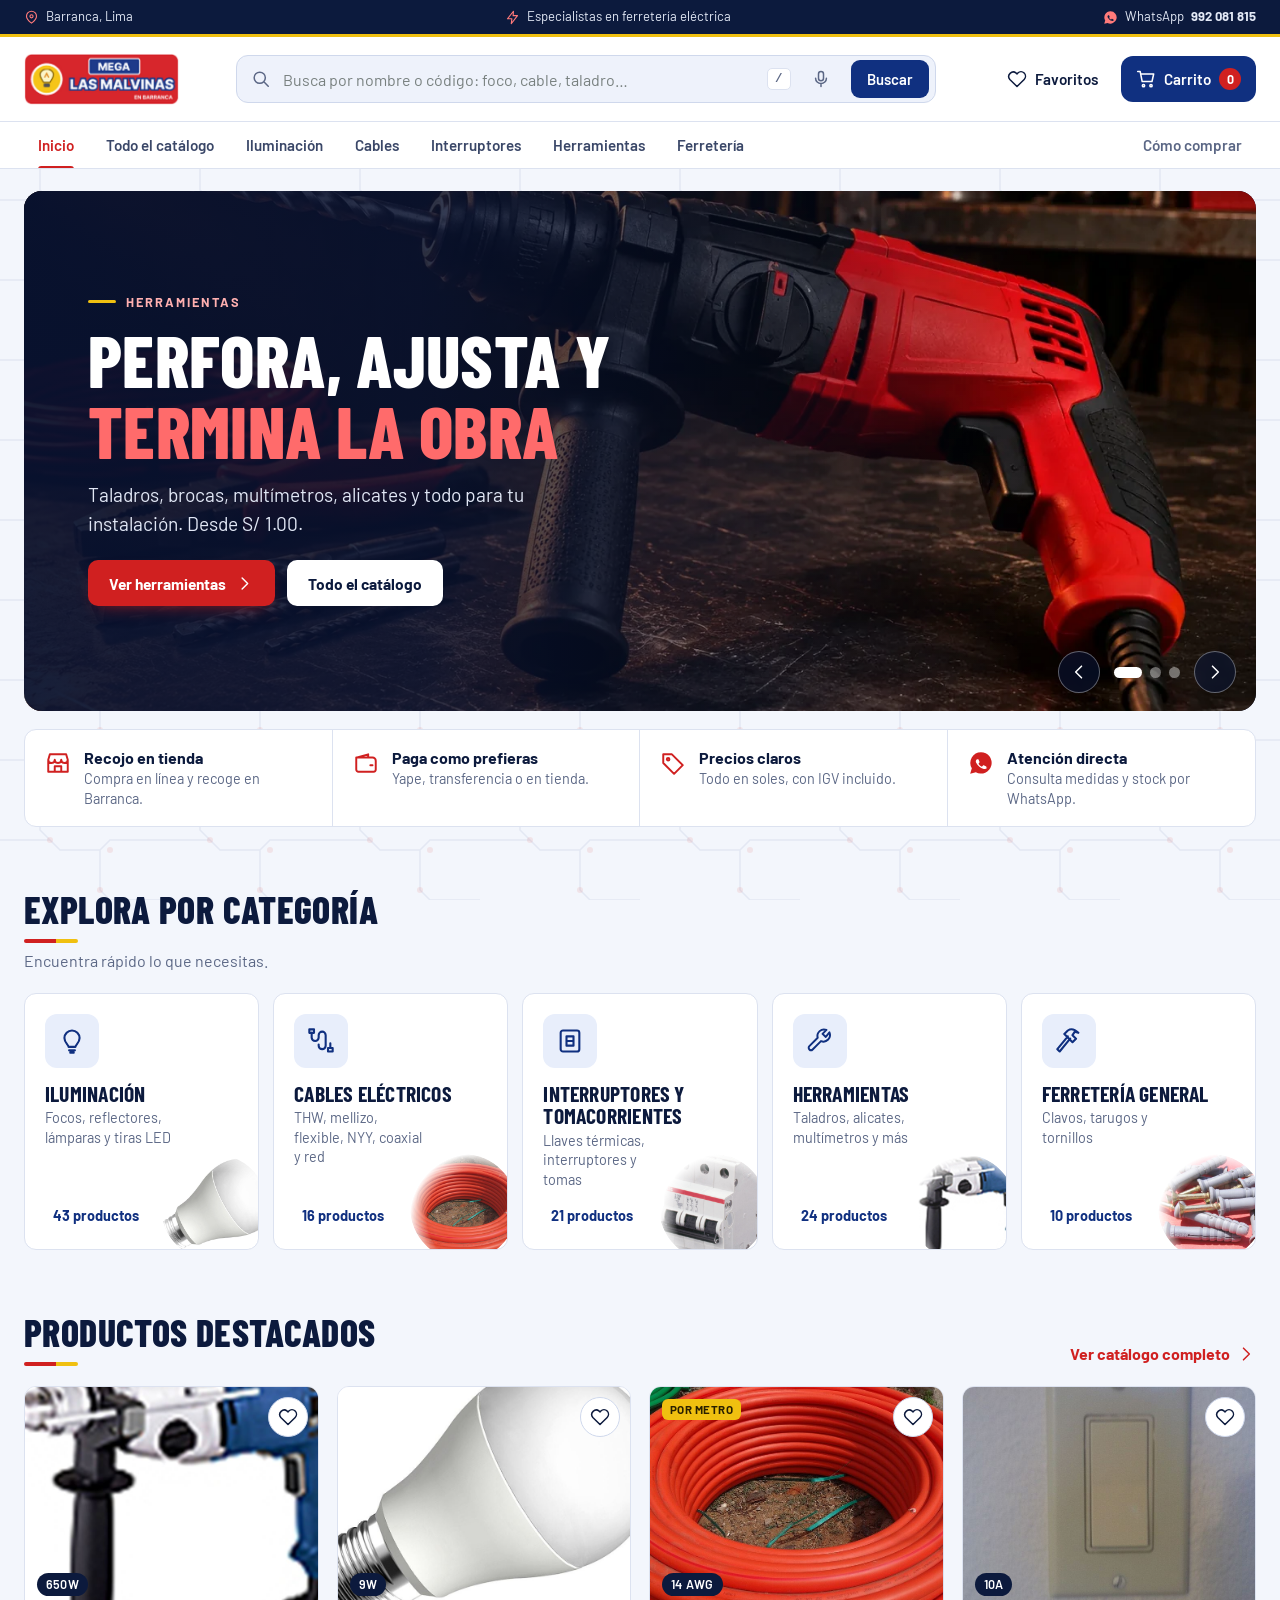
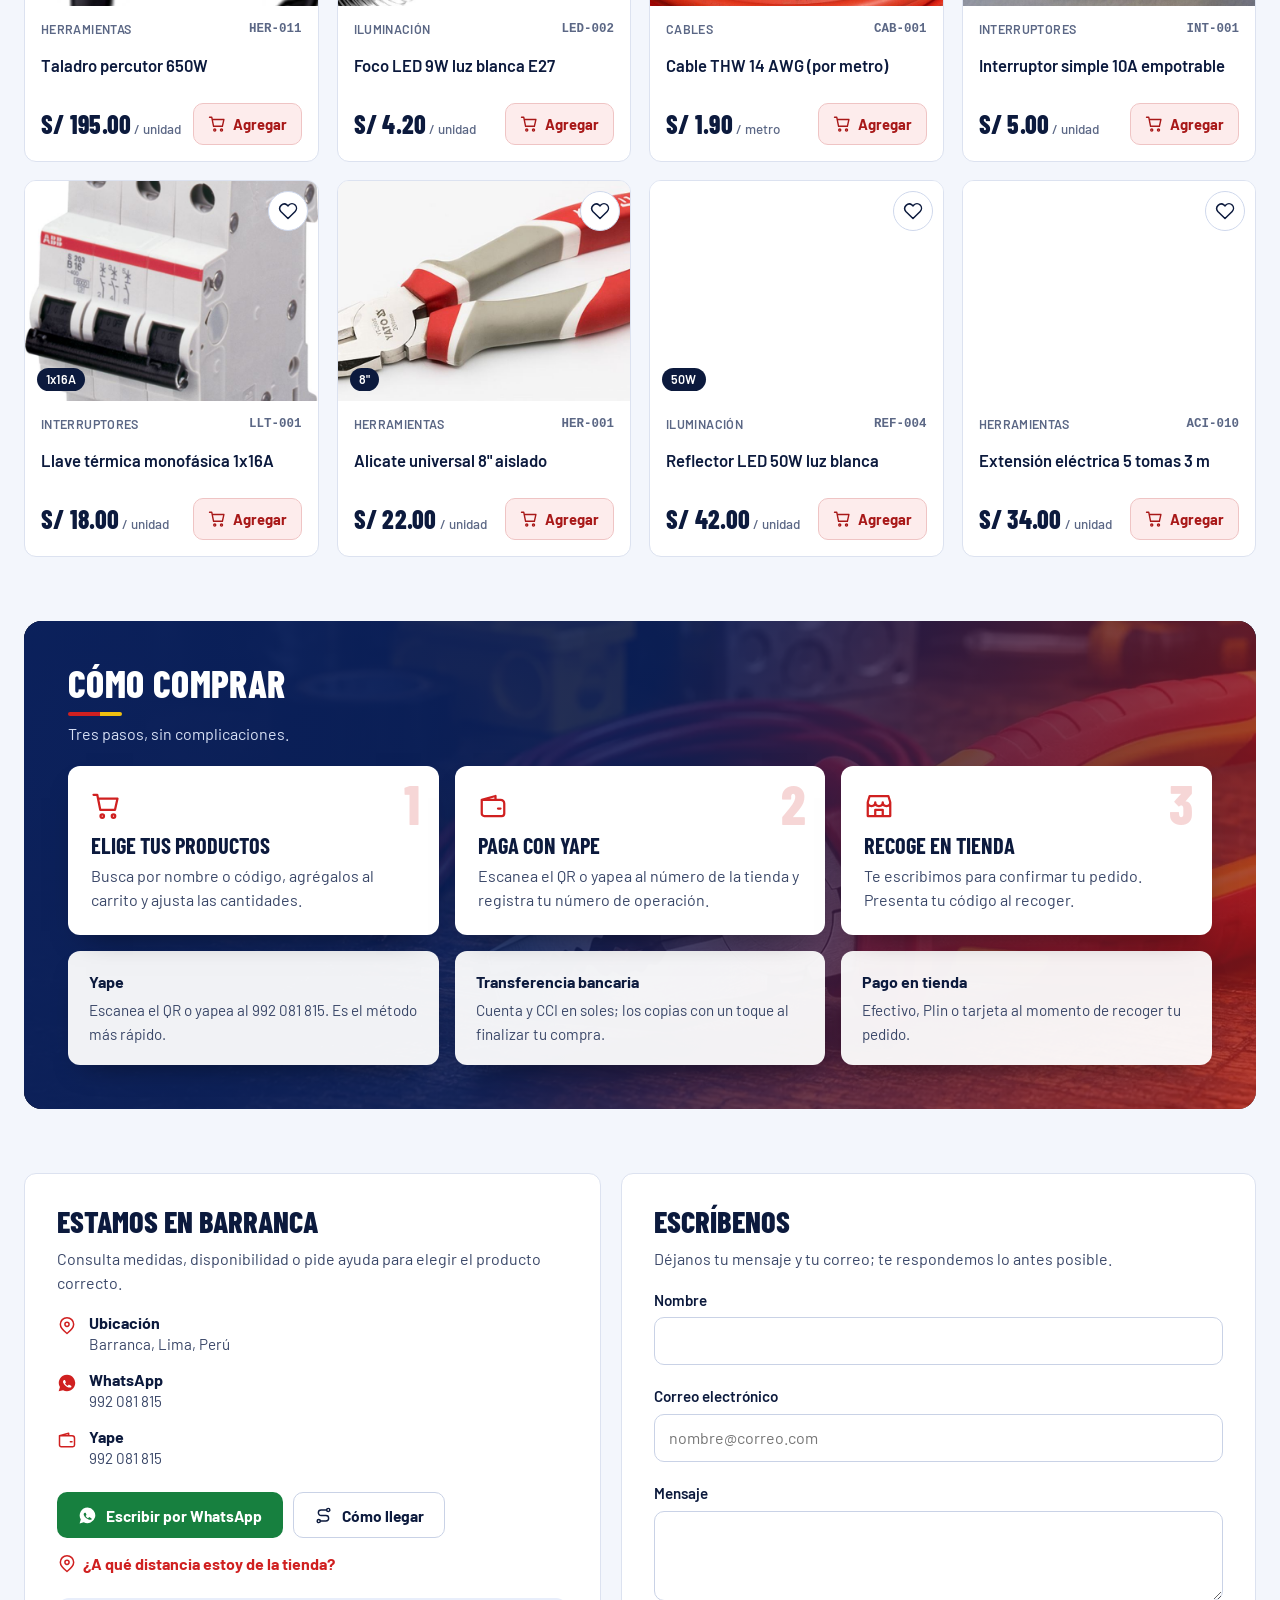
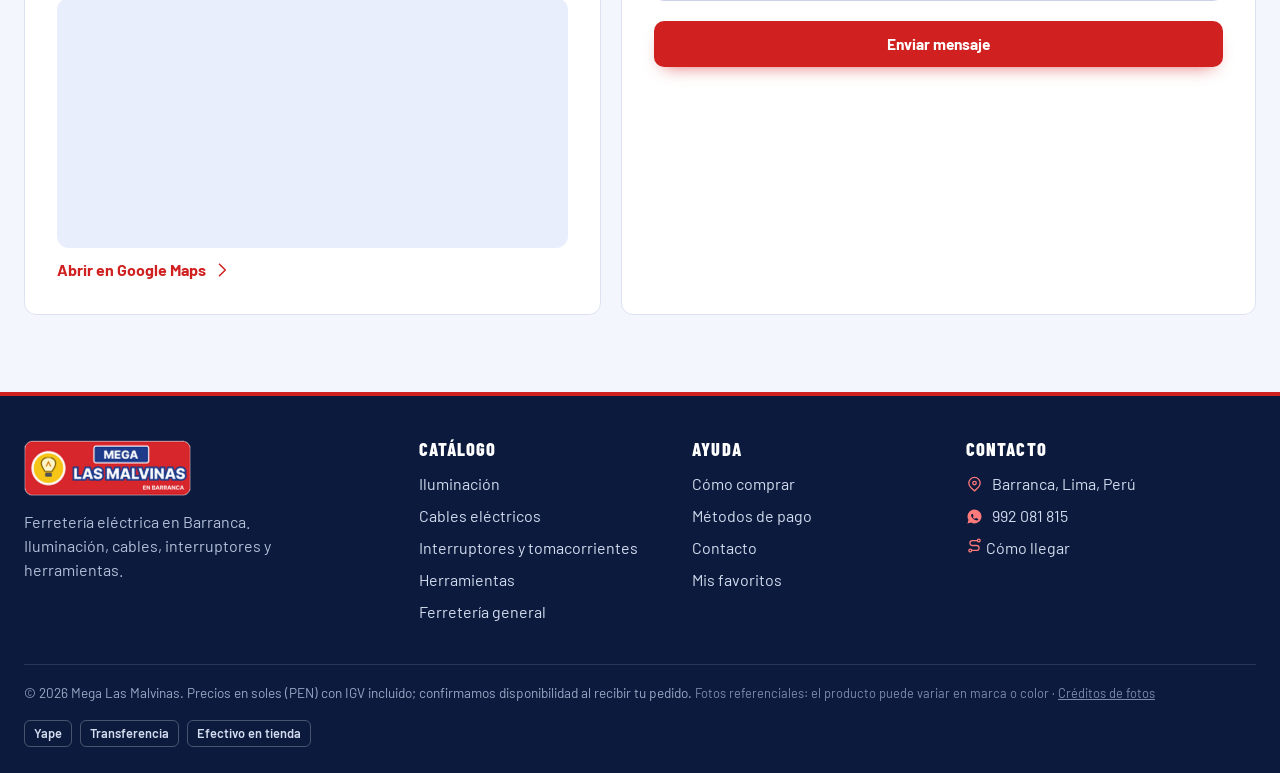
==== commit e0887a10: "Fondos con imagen, busqueda por voz, distancia, feriados, QR del pedido, registro en Google Sheets e" ====
--- a/index.html
+++ b/index.html
@@ -33,6 +33,7 @@
 <script defer src="js/yape.js"></script>
 <script defer src="js/api.js"></script>
 <script defer src="js/app.js"></script>
+<script defer src="js/extras.js"></script>
 </head>
 <body>
 <a class="saltar" href="#contenido">Saltar al contenido</a>
--- a/css/estilos.css
+++ b/css/estilos.css
@@ -562,4 +562,37 @@
 @media (min-width:700px){.nota-movil{display:none}}
 @media (prefers-reduced-motion:reduce){.foto .foto-real{transition:none}.tarjeta .foto:hover .foto-real{transform:none}}.yape-cols{grid-template-columns:minmax(200px,250px) 1fr}
 .yape .copiable b{white-space:nowrap}
-@media (max-width:980px){.yape-cols{grid-template-columns:1fr;justify-items:center}.yape-cols>div:last-child{width:100%}.qr-dinamico{width:min(100%,270px)}}+@media (max-width:980px){.yape-cols{grid-template-columns:1fr;justify-items:center}.yape-cols>div:last-child{width:100%}.qr-dinamico{width:min(100%,270px)}}
+/* ---------- Fondos con imagen (más vida sin cambiar la identidad) ---------- */
+body{background-color:var(--fondo);background-image:url("data:image/svg+xml,%3Csvg xmlns='http://www.w3.org/2000/svg' width='160' height='160' viewBox='0 0 160 160'%3E%3Cg fill='none' stroke='%23103080' stroke-opacity='.07' stroke-width='1.5'%3E%3Cpath d='M0 40h50l10 10h40l10-10h50M40 0v30l10 10M120 160v-40l-10-10H70l-10 10H0M100 50v40l10 10h50'/%3E%3C/g%3E%3Cg fill='%23d02020' fill-opacity='.09'%3E%3Ccircle cx='50' cy='40' r='3'/%3E%3Ccircle cx='110' cy='50' r='3'/%3E%3Ccircle cx='70' cy='110' r='3'/%3E%3Ccircle cx='100' cy='90' r='3'/%3E%3C/g%3E%3C/svg%3E");background-attachment:fixed}
+.cat-card{position:relative;overflow:hidden;isolation:isolate;min-height:190px}
+.cat-foto{position:absolute;right:-18px;bottom:-18px;width:62%;height:auto;aspect-ratio:1;object-fit:cover;border-radius:50%;z-index:-1;opacity:.9;transition:transform .35s ease;-webkit-mask-image:radial-gradient(circle at 60% 60%,#000 52%,transparent 71%);mask-image:radial-gradient(circle at 60% 60%,#000 52%,transparent 71%)}
+.cat-card:hover .cat-foto{transform:scale(1.07) rotate(-2deg)}
+.cat-card .cuenta{background:rgba(255,255,255,.88);align-self:flex-start;padding:2px 8px;border-radius:6px}
+.seccion-foto{position:relative;isolation:isolate;border-radius:18px;padding:clamp(24px,4vw,44px);color:#fff;overflow:hidden;background:#0b2260}
+.seccion-foto::before{content:'';position:absolute;inset:0;z-index:-2;background:url(../img/portada-2.webp) center/cover no-repeat}
+.seccion-foto::after{content:'';position:absolute;inset:0;z-index:-1;background:linear-gradient(115deg,rgba(11,34,96,.95) 0%,rgba(11,34,96,.86) 45%,rgba(168,24,24,.72) 100%)}
+.seccion-foto .sec-cab p{color:#d7e0f5}
+.seccion-foto .paso,.seccion-foto .pago-card{color:var(--tinta);border-color:transparent;box-shadow:0 14px 30px -18px rgba(0,0,0,.6)}
+.seccion-foto .pago-card{background:rgba(255,255,255,.94)}
+.btn-yape{background:var(--yape);color:#fff;min-height:36px;padding:0 12px;font-size:.85rem;align-self:center}
+.btn-yape:hover{background:#5d1a6b}
+.pp-monto{align-items:center;flex-wrap:wrap}
+.pp-monto b{margin-left:auto}
+@media (max-width:700px){.cat-card{min-height:150px}.cat-foto{width:46%}}
+@media (prefers-reduced-motion:reduce){.cat-card:hover .cat-foto{transform:none}}.cat-foto{width:46%;right:-10px;bottom:-12px}
+.cat-card strong,.cat-card small{text-shadow:0 0 6px #fff,0 0 2px #fff;position:relative}
+.cat-card small{max-width:70%}
+/* ---------- Extras: voz, feriados, distancia, QR del pedido ---------- */
+.btn-voz{display:grid;place-items:center;width:40px;height:40px;border-radius:50%;color:var(--azul);flex:none}
+.btn-voz:hover{background:var(--azul-claro)}
+.btn-voz.escuchando{background:var(--rojo);color:#fff;animation:latido 1s ease-in-out infinite}
+@keyframes latido{50%{box-shadow:0 0 0 8px rgba(208,32,32,.18)}}
+.aviso-feriado{background:var(--ambar-claro);color:var(--ambar);font-size:.9rem;padding:8px 0;border-bottom:1px solid #f0d9a0}
+.aviso-feriado a{text-decoration:underline;font-weight:700}
+.distancia{margin-top:14px;display:flex;flex-direction:column;gap:4px;align-items:flex-start}
+#resDistancia{font-size:.92rem;color:var(--tinta-2)}
+.qr-pedido{margin:14px auto 4px;display:flex;flex-direction:column;align-items:center;gap:6px;max-width:300px}
+.qr-pedido canvas{width:150px;height:150px;border:1px solid var(--linea);border-radius:10px;background:#fff;padding:6px;image-rendering:pixelated}
+.qr-pedido figcaption{font-size:.84rem;color:var(--tenue);text-align:center;line-height:1.35}
+@media (prefers-reduced-motion:reduce){.btn-voz.escuchando{animation:none}}
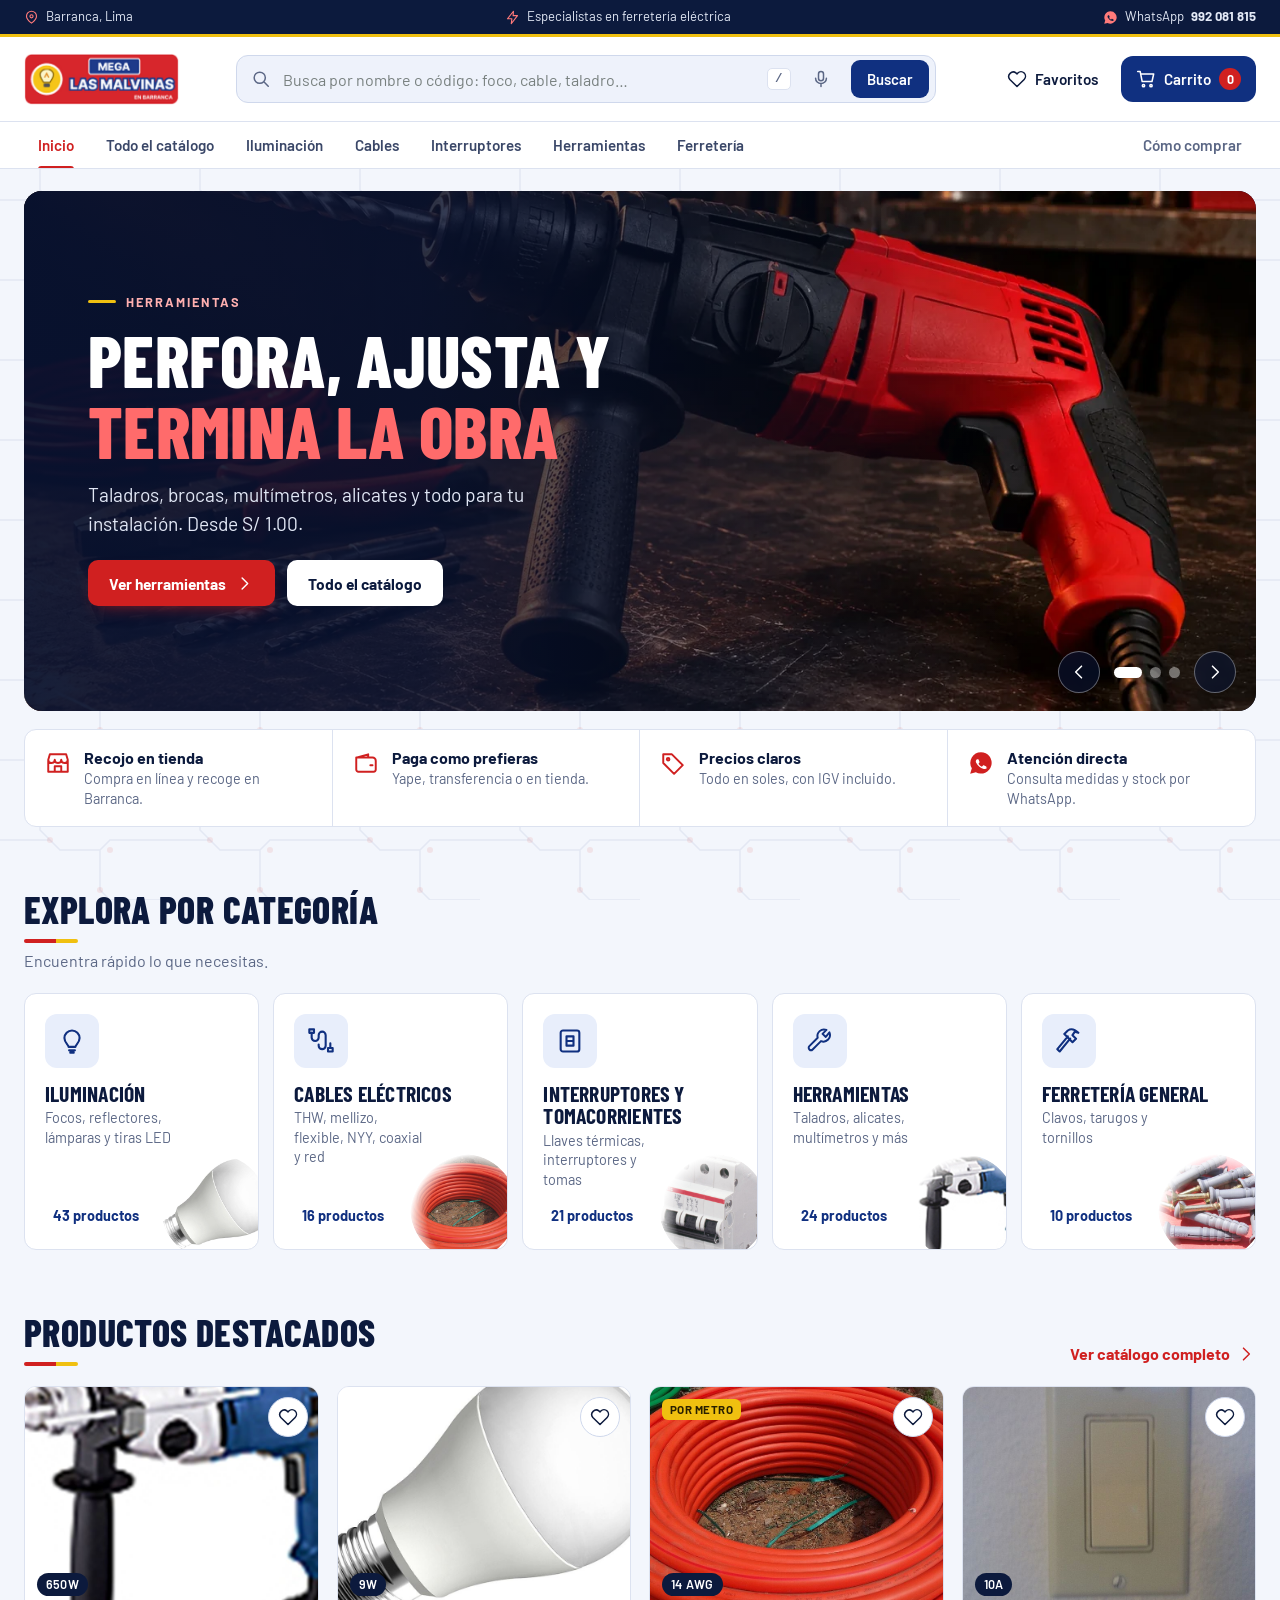
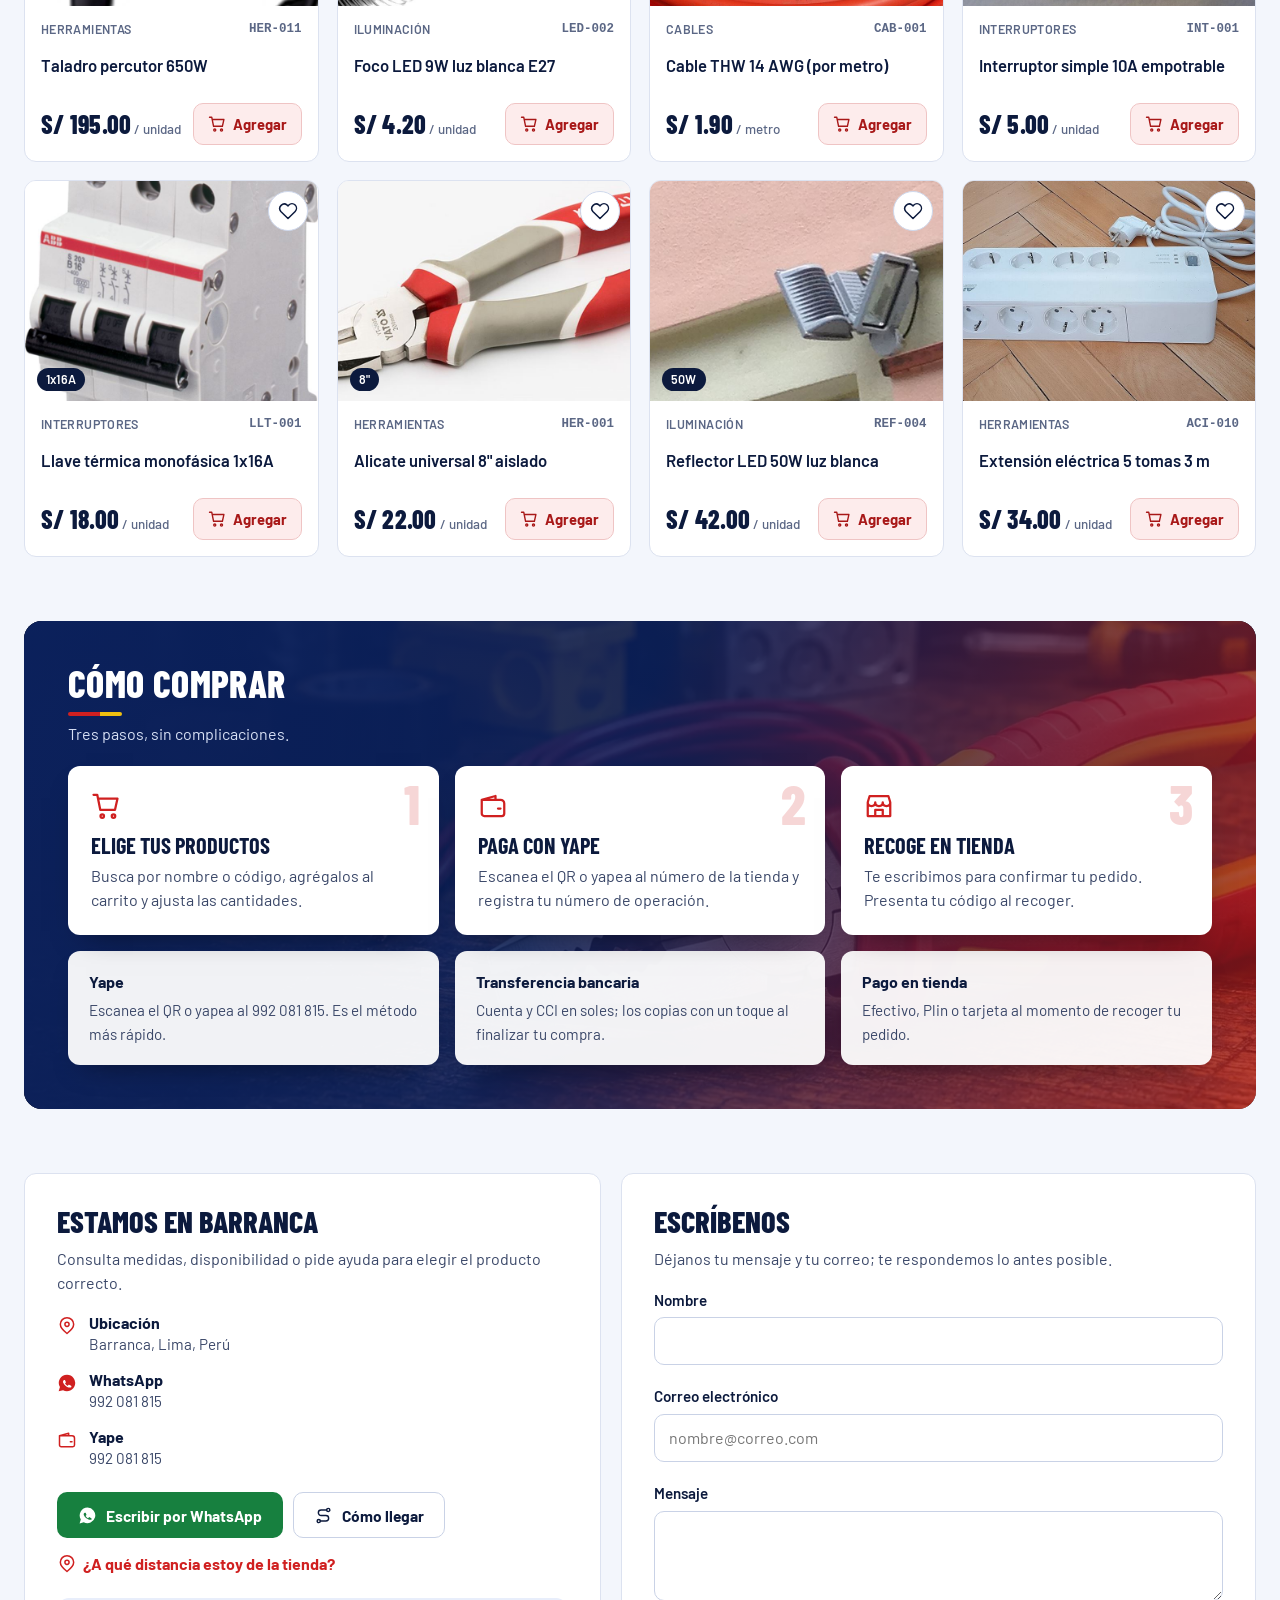
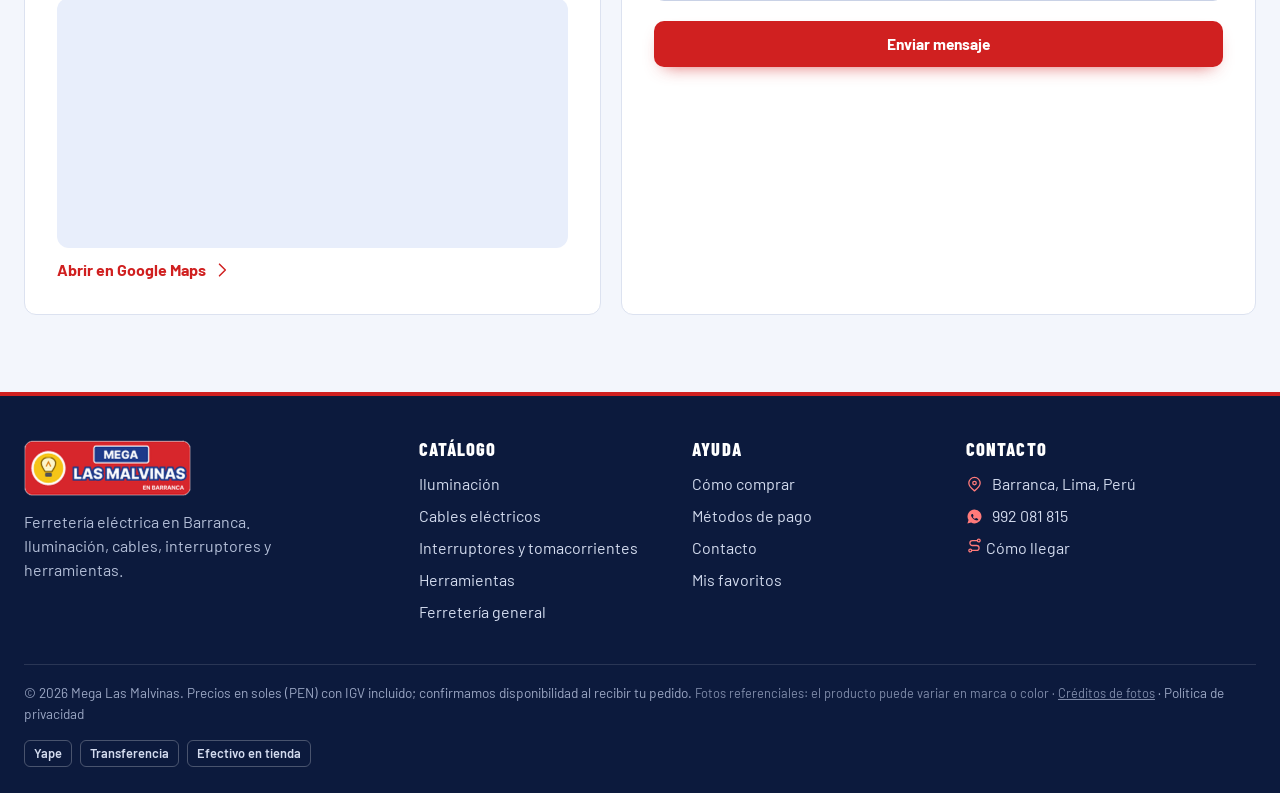
==== commit 62825c48: "Add files via upload" ====
--- a/index.html
+++ b/index.html
@@ -103,7 +103,7 @@
     </div>
   </div>
   <div class="caja pie-base">
-    <span>© <span id="anio"></span> Mega Las Malvinas. Precios en soles (PEN) con IGV incluido; confirmamos disponibilidad al recibir tu pedido. <span class="creditos-fotos">Fotos referenciales: el producto puede variar en marca o color · <a href="creditos.html">Créditos de fotos</a></span></span>
+    <span>© <span id="anio"></span> Mega Las Malvinas. Precios en soles (PEN) con IGV incluido; confirmamos disponibilidad al recibir tu pedido. <span class="creditos-fotos">Fotos referenciales: el producto puede variar en marca o color · <a href="creditos.html">Créditos de fotos</a></span> · <a href="privacidad.html">Política de privacidad</a></span>
     <span class="pie-pagos"><b>Yape</b><b>Transferencia</b><b>Efectivo en tienda</b></span>
   </div>
 </footer>
--- a/css/estilos.css
+++ b/css/estilos.css
@@ -595,4 +595,4 @@
 .qr-pedido{margin:14px auto 4px;display:flex;flex-direction:column;align-items:center;gap:6px;max-width:300px}
 .qr-pedido canvas{width:150px;height:150px;border:1px solid var(--linea);border-radius:10px;background:#fff;padding:6px;image-rendering:pixelated}
 .qr-pedido figcaption{font-size:.84rem;color:var(--tenue);text-align:center;line-height:1.35}
-@media (prefers-reduced-motion:reduce){.btn-voz.escuchando{animation:none}}+@media (prefers-reduced-motion:reduce){.btn-voz.escuchando{animation:none}}.campo input.otp{font:700 1.3rem/1 ui-monospace,Consolas,monospace;letter-spacing:.35em;text-align:center}
